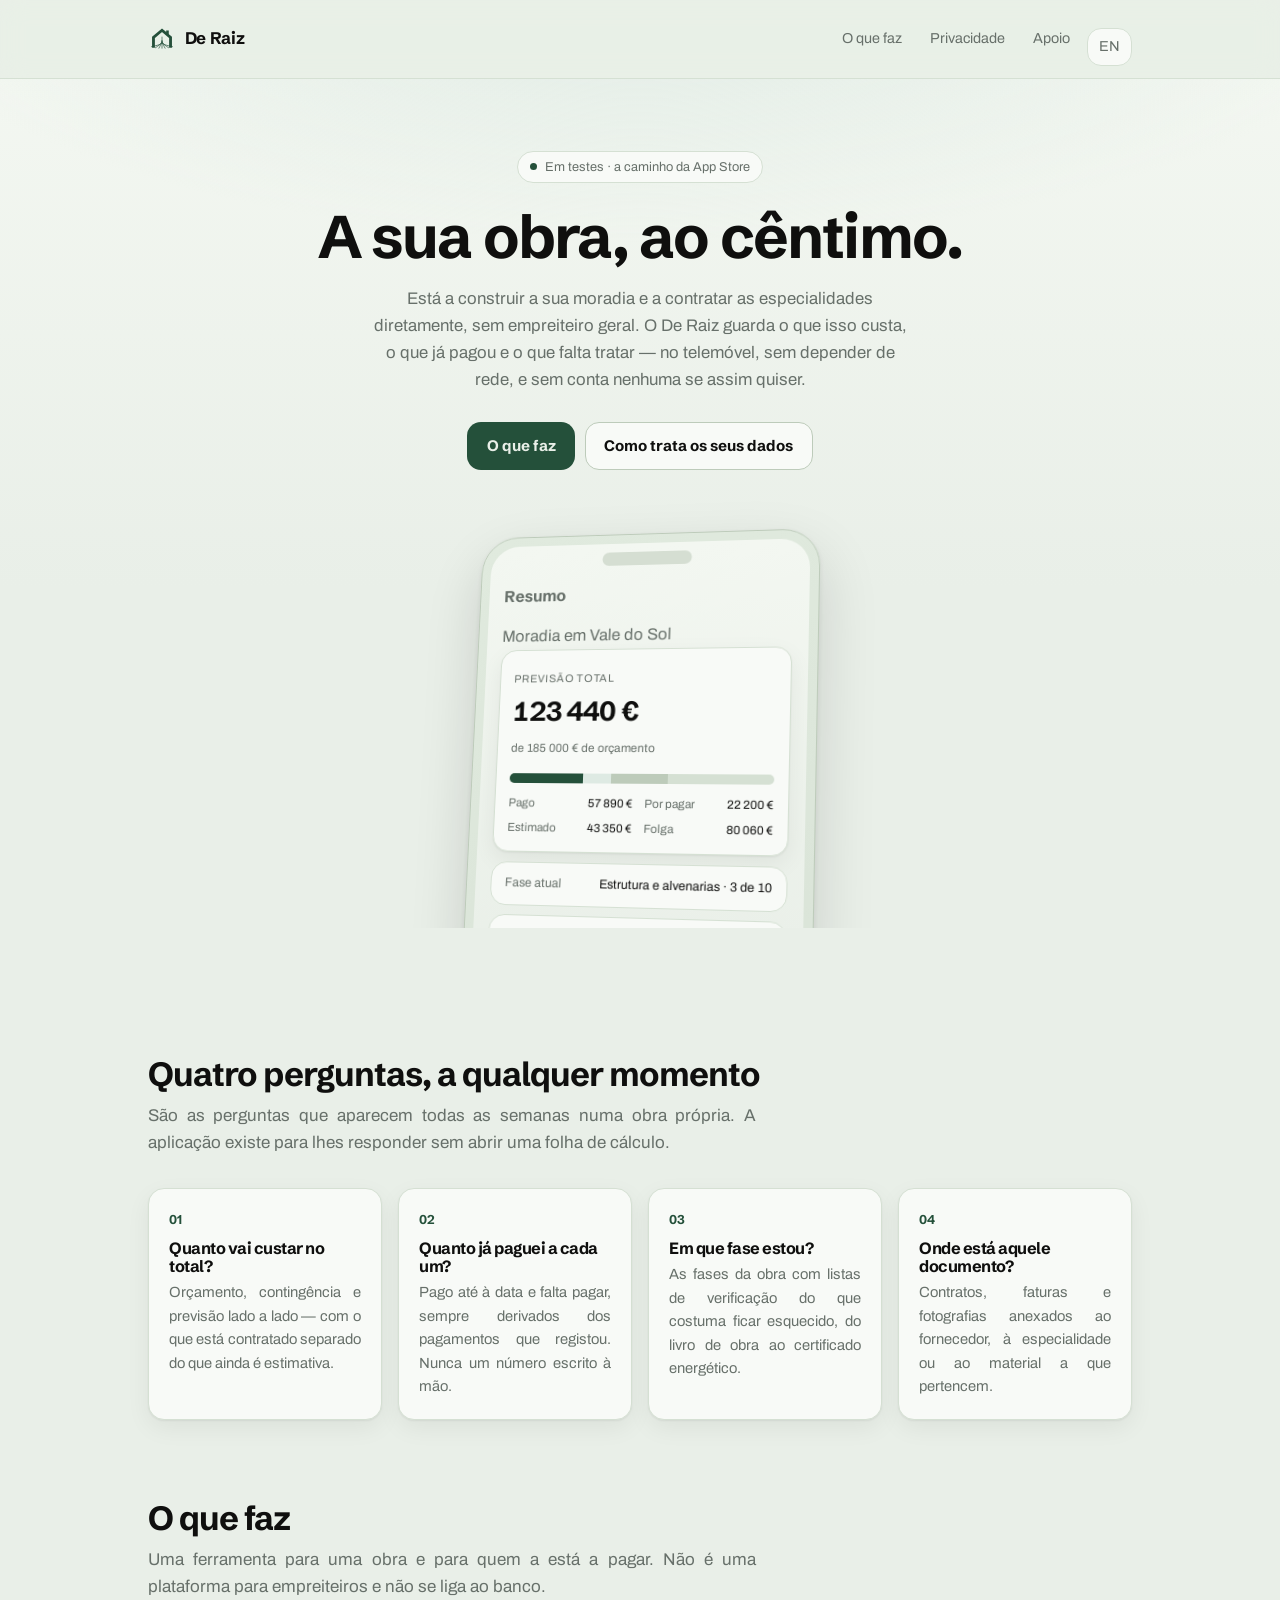
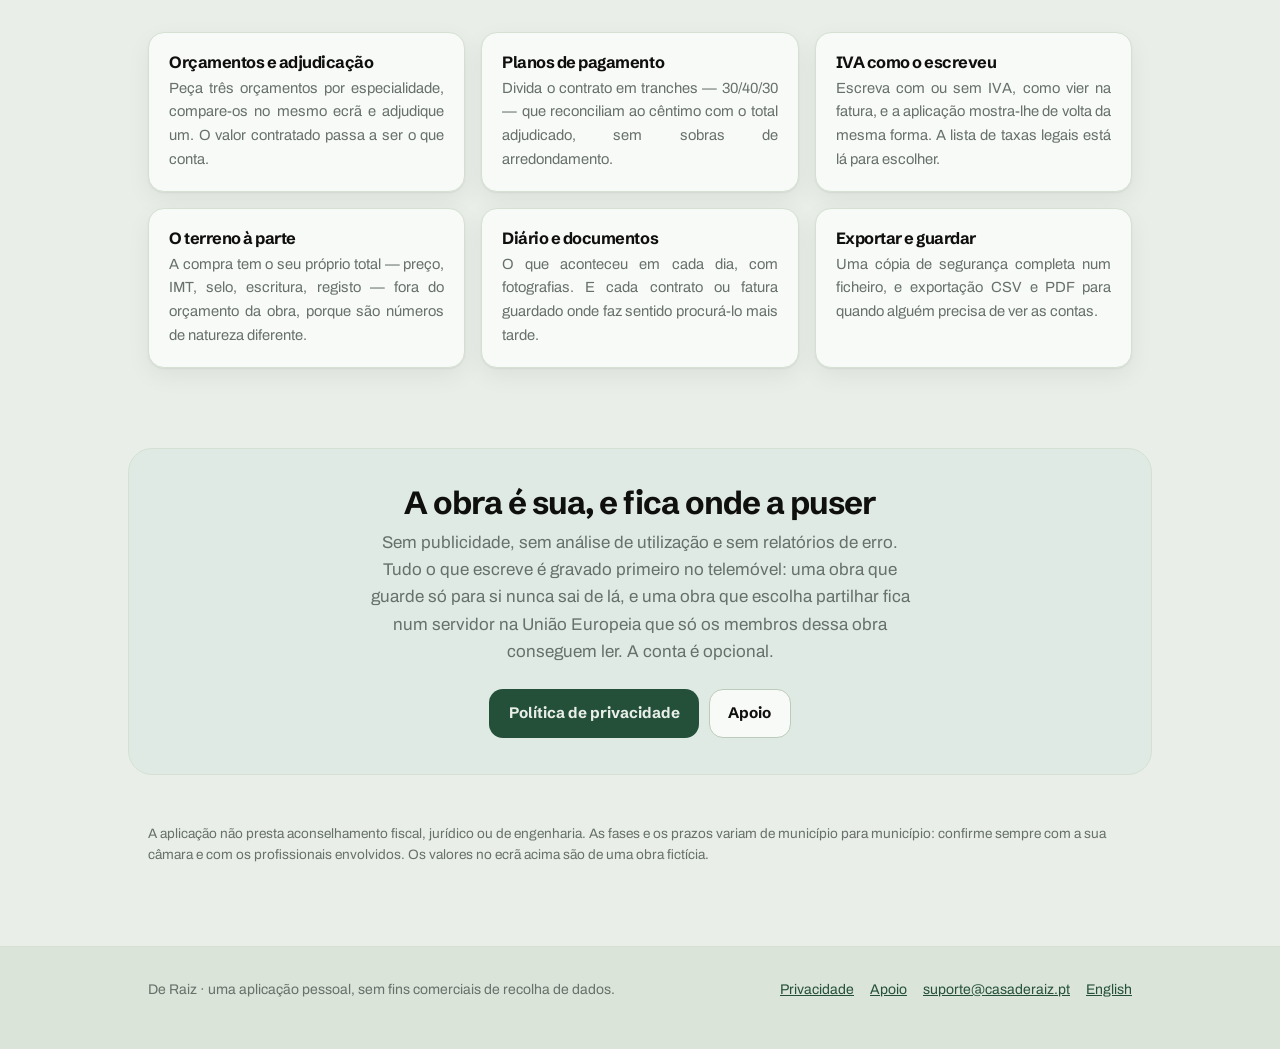
==== index.html @ 37eab16e "O logótipo como ícone, texto justificado e páginas à largura do cabeçalho O ícone do separador passa" ====
<!doctype html>
<html lang="pt-PT">
  <head>
    <meta charset="utf-8" />
    <meta name="viewport" content="width=device-width, initial-scale=1" />
    <title>De Raiz — controlo de obra</title>
    <meta
      name="description"
      content="Aplicação pessoal para quem constrói a sua própria casa em Portugal: orçamentos, pagamentos, fases e documentos. Offline-first, e sem recolher dados sobre si."
    />
    <link rel="icon" href="favicon.png" sizes="64x64" />
    <link rel="icon" href="favicon.svg" type="image/svg+xml" />
    <link rel="apple-touch-icon" href="apple-touch-icon.png" />
    <link rel="stylesheet" href="style.css" />
  </head>
  <body>
    <header class="site-header">
      <div class="inner">
        <a class="brand" href="./">
          <svg viewBox="0 0 128 128" fill="none" stroke="currentColor" aria-hidden="true">
            <path
              d="M25 104V57L64 24l39 33v47"
              stroke-width="13"
              stroke-linejoin="miter"
              stroke-linecap="butt"
            />
            <path d="M89 45V25" stroke-width="12" stroke-linecap="butt" />
            <g stroke-width="3" stroke-linecap="round">
              <path d="M64 55c0 21 0 36 0 51" />
              <path d="M64 72c-3 12-7 21-14 34" />
              <path d="M64 72c3 12 7 21 14 34" />
              <path d="M64 78c-7 10-17 18-30 26" />
              <path d="M64 78c7 10 17 18 30 26" />
              <path d="M64 84c-10 6-26 11-48 15" />
              <path d="M64 84c10 6 26 11 48 15" />
            </g>
          </svg>
          De Raiz
        </a>
        <nav class="site-nav">
          <a class="hide-sm" href="#o-que-faz">O que faz</a>
          <a href="privacidade/">Privacidade</a>
          <a href="apoio/">Apoio</a>
          <a class="lang" href="en/">EN</a>
        </nav>
      </div>
    </header>

    <main>
      <section class="hero">
        <div class="inner">
          <span class="eyebrow">Em testes · a caminho da App Store</span>
          <h1>A sua obra, ao cêntimo.</h1>
          <p>
            Está a construir a sua moradia e a contratar as especialidades diretamente, sem
            empreiteiro geral. O De Raiz guarda o que isso custa, o que já pagou e o que falta
            tratar — no telemóvel, sem depender de rede, e sem conta nenhuma se assim quiser.
          </p>
          <div class="cta-row">
            <a class="btn btn-primary" href="#o-que-faz">O que faz</a>
            <a class="btn btn-ghost" href="privacidade/">Como trata os seus dados</a>
          </div>
        </div>

        <div class="device-wrap">
          <div class="device">
            <div class="screen">
              <div class="notch"></div>
              <p class="screen-title">Resumo</p>
              <p class="screen-sub">Moradia em Vale do Sol</p>

              <div class="money-card">
                <span class="money-label">Previsão total</span>
                <div class="money-figure">123 440 €</div>
                <span class="money-of">de 185 000 € de orçamento</span>
                <div class="bar" aria-hidden="true">
                  <span style="width: 28.4%"></span>
                  <span style="width: 10.9%"></span>
                  <span style="width: 21.3%"></span>
                </div>
                <ul class="legend">
                  <li><span>Pago</span> <b>57 890 €</b></li>
                  <li><span>Por pagar</span> <b>22 200 €</b></li>
                  <li><span>Estimado</span> <b>43 350 €</b></li>
                  <li><span>Folga</span> <b>80 060 €</b></li>
                </ul>
              </div>

              <div class="screen-row">
                <span>Fase atual</span>
                <b>Estrutura e alvenarias · 3 de 10</b>
              </div>
              <div class="screen-row">
                <span>Terreno</span>
                <b>67 571 €</b>
              </div>
            </div>
          </div>
        </div>
      </section>

      <section class="section" id="quatro-perguntas" style="padding-top: 8rem">
        <h2>Quatro perguntas, a qualquer momento</h2>
        <p class="section-lead">
          São as perguntas que aparecem todas as semanas numa obra própria. A aplicação existe para
          lhes responder sem abrir uma folha de cálculo.
        </p>
        <div class="grid cols-4">
          <article class="card">
            <span class="q">01</span>
            <h3>Quanto vai custar no total?</h3>
            <p>
              Orçamento, contingência e previsão lado a lado — com o que está contratado separado do
              que ainda é estimativa.
            </p>
          </article>
          <article class="card">
            <span class="q">02</span>
            <h3>Quanto já paguei a cada um?</h3>
            <p>
              Pago até à data e falta pagar, sempre derivados dos pagamentos que registou. Nunca um
              número escrito à mão.
            </p>
          </article>
          <article class="card">
            <span class="q">03</span>
            <h3>Em que fase estou?</h3>
            <p>
              As fases da obra com listas de verificação do que costuma ficar esquecido, do livro de
              obra ao certificado energético.
            </p>
          </article>
          <article class="card">
            <span class="q">04</span>
            <h3>Onde está aquele documento?</h3>
            <p>
              Contratos, faturas e fotografias anexados ao fornecedor, à especialidade ou ao
              material a que pertencem.
            </p>
          </article>
        </div>
      </section>

      <section class="section" id="o-que-faz">
        <h2>O que faz</h2>
        <p class="section-lead">
          Uma ferramenta para uma obra e para quem a está a pagar. Não é uma plataforma para
          empreiteiros e não se liga ao banco.
        </p>
        <div class="grid">
          <article class="card">
            <h3>Orçamentos e adjudicação</h3>
            <p>
              Peça três orçamentos por especialidade, compare-os no mesmo ecrã e adjudique um. O
              valor contratado passa a ser o que conta.
            </p>
          </article>
          <article class="card">
            <h3>Planos de pagamento</h3>
            <p>
              Divida o contrato em tranches — 30/40/30 — que reconciliam ao cêntimo com o total
              adjudicado, sem sobras de arredondamento.
            </p>
          </article>
          <article class="card">
            <h3>IVA como o escreveu</h3>
            <p>
              Escreva com ou sem IVA, como vier na fatura, e a aplicação mostra-lhe de volta da
              mesma forma. A lista de taxas legais está lá para escolher.
            </p>
          </article>
          <article class="card">
            <h3>O terreno à parte</h3>
            <p>
              A compra tem o seu próprio total — preço, IMT, selo, escritura, registo — fora do
              orçamento da obra, porque são números de natureza diferente.
            </p>
          </article>
          <article class="card">
            <h3>Diário e documentos</h3>
            <p>
              O que aconteceu em cada dia, com fotografias. E cada contrato ou fatura guardado onde
              faz sentido procurá-lo mais tarde.
            </p>
          </article>
          <article class="card">
            <h3>Exportar e guardar</h3>
            <p>
              Uma cópia de segurança completa num ficheiro, e exportação CSV e PDF para quando
              alguém precisa de ver as contas.
            </p>
          </article>
        </div>
      </section>

      <section class="banner">
        <h2>A obra é sua, e fica onde a puser</h2>
        <p>
          Sem publicidade, sem análise de utilização e sem relatórios de erro. Tudo o que escreve é
          gravado primeiro no telemóvel: uma obra que guarde só para si nunca sai de lá, e uma obra
          que escolha partilhar fica num servidor na União Europeia que só os membros dessa obra
          conseguem ler. A conta é opcional.
        </p>
        <div class="cta-row">
          <a class="btn btn-primary" href="privacidade/">Política de privacidade</a>
          <a class="btn btn-ghost" href="apoio/">Apoio</a>
        </div>
      </section>

      <section class="section tight">
        <p class="meta">
          A aplicação não presta aconselhamento fiscal, jurídico ou de engenharia. As fases e os
          prazos variam de município para município: confirme sempre com a sua câmara e com os
          profissionais envolvidos. Os valores no ecrã acima são de uma obra fictícia.
        </p>
      </section>
    </main>

    <footer class="site-footer">
      <div class="inner">
        <span>De Raiz · uma aplicação pessoal, sem fins comerciais de recolha de dados.</span>
        <nav>
          <a href="privacidade/">Privacidade</a>
          <a href="apoio/">Apoio</a>
          <a href="mailto:suporte@casaderaiz.pt">suporte@casaderaiz.pt</a>
          <a href="en/">English</a>
        </nav>
      </div>
    </footer>
  </body>
</html>
---- style.css ----
/*
 * The app's own tokens, as CSS. Values copied from src/theme/tokens.ts — sálvia in light,
 * the mark's green dimmed in dark — so the site reads as part of the same thing the reviewer
 * is about to install rather than as a stray text file.
 *
 * The two faces are the app's, self-hosted. Loading them from Google would make a browser
 * request to a third party on a site whose entire claim is that nothing is sent anywhere.
 */

@font-face {
  font-family: 'Schibsted Grotesk';
  src: url('fonts/SchibstedGrotesk_700Bold.ttf') format('truetype');
  font-weight: 700;
  font-style: normal;
  font-display: swap;
}

@font-face {
  font-family: 'Archivo';
  src: url('fonts/Archivo_400Regular.ttf') format('truetype');
  font-weight: 400;
  font-style: normal;
  font-display: swap;
}

:root {
  --bg: #e9efe8;
  --bg-a: #f3f7f1;
  --bg-b: #dae4d8;
  --surface: #f8faf7;
  --surface-muted: #e0eade;
  --border: #d5e0d3;
  --border-strong: #bdcbba;
  --text: #0f0f0e;
  --text-muted: #67706a;
  --accent: #24503a;
  --accent-soft: #deeae3;
  --on-accent: #e9efe8;
  --shadow: 0 1px 2px rgba(15, 15, 14, 0.06), 0 8px 24px rgba(15, 15, 14, 0.06);
  --shadow-lift: 0 2px 6px rgba(15, 15, 14, 0.08), 0 24px 60px rgba(15, 15, 14, 0.14);
  --radius-control: 14px;
  --radius-card: 16px;
  --title: 'Schibsted Grotesk', -apple-system, BlinkMacSystemFont, 'Segoe UI', sans-serif;
  --body: 'Archivo', -apple-system, BlinkMacSystemFont, 'Segoe UI', Roboto, Helvetica, sans-serif;
  color-scheme: light;
}

@media (prefers-color-scheme: dark) {
  :root {
    --bg: #1a3123;
    --bg-a: #23402f;
    --bg-b: #122117;
    --surface: #22392b;
    --surface-muted: #2a4535;
    --border: #314c3b;
    --border-strong: #41604c;
    --text: #edf3ee;
    --text-muted: #9cb0a3;
    --accent: #8fd3ac;
    --accent-soft: #2a4535;
    --on-accent: #122117;
    --shadow: 0 1px 2px rgba(0, 0, 0, 0.3), 0 8px 24px rgba(0, 0, 0, 0.3);
    --shadow-lift: 0 2px 6px rgba(0, 0, 0, 0.35), 0 24px 60px rgba(0, 0, 0, 0.45);
    color-scheme: dark;
  }
}

* {
  box-sizing: border-box;
}

html {
  scroll-behavior: smooth;
}

body {
  margin: 0;
  background: var(--bg);
  color: var(--text);
  font-family: var(--body);
  font-size: 17px;
  line-height: 1.6;
  -webkit-text-size-adjust: 100%;
}

a {
  color: var(--accent);
}

h1,
h2,
h3 {
  font-family: var(--title);
  font-weight: 700;
  letter-spacing: -0.03em;
  line-height: 1.12;
}

/* ---------- site chrome ---------- */

.site-header {
  position: sticky;
  top: 0;
  z-index: 10;
  background: color-mix(in srgb, var(--bg) 88%, transparent);
  backdrop-filter: saturate(140%) blur(12px);
  border-bottom: 1px solid var(--border);
}

.site-header .inner {
  display: flex;
  align-items: center;
  gap: 1rem;
  max-width: 64rem;
  margin: 0 auto;
  padding: 0.75rem 1.25rem;
}

.brand {
  display: inline-flex;
  align-items: center;
  gap: 0.55rem;
  color: var(--text);
  font-family: var(--title);
  font-size: 1.05rem;
  letter-spacing: -0.02em;
  text-decoration: none;
}

.brand svg {
  display: block;
  width: 28px;
  height: 28px;
  color: var(--accent);
}

.site-nav {
  display: flex;
  align-items: center;
  gap: 0.35rem;
  margin-left: auto;
}

.site-nav a {
  padding: 0.4rem 0.7rem;
  border-radius: var(--radius-control);
  color: var(--text-muted);
  font-size: 0.9rem;
  text-decoration: none;
}

.site-nav a:hover {
  background: var(--surface-muted);
  color: var(--text);
}

.site-nav .lang {
  border: 1px solid var(--border);
  background: var(--surface);
}

@media (max-width: 34rem) {
  .site-nav .hide-sm {
    display: none;
  }
}

.site-footer {
  border-top: 1px solid var(--border);
  margin-top: 5rem;
  background: var(--bg-b);
}

.site-footer .inner {
  display: flex;
  flex-wrap: wrap;
  gap: 1rem 2rem;
  align-items: center;
  max-width: 64rem;
  margin: 0 auto;
  padding: 2rem 1.25rem 3rem;
  color: var(--text-muted);
  font-size: 0.875rem;
}

.site-footer nav {
  display: flex;
  flex-wrap: wrap;
  gap: 1rem;
  margin-left: auto;
}

/* ---------- buttons ---------- */

.btn {
  display: inline-flex;
  align-items: center;
  gap: 0.5rem;
  padding: 0.7rem 1.15rem;
  border: 1px solid transparent;
  border-radius: var(--radius-control);
  font-family: var(--title);
  font-size: 0.95rem;
  text-decoration: none;
  white-space: nowrap;
}

.btn-primary {
  background: var(--accent);
  color: var(--on-accent);
}

.btn-ghost {
  border-color: var(--border-strong);
  background: var(--surface);
  color: var(--text);
}

/* ---------- hero ---------- */

.hero {
  position: relative;
  overflow: hidden;
  padding: 4.5rem 1.25rem 0;
  background:
    radial-gradient(70rem 26rem at 50% -8rem, var(--accent-soft) 0%, transparent 70%),
    linear-gradient(180deg, var(--bg-a) 0%, var(--bg) 60%);
  text-align: center;
}

.hero .inner {
  max-width: 44rem;
  margin: 0 auto;
}

.eyebrow {
  display: inline-flex;
  align-items: center;
  gap: 0.45rem;
  padding: 0.3rem 0.8rem;
  border: 1px solid var(--border);
  border-radius: 999px;
  background: var(--surface);
  color: var(--text-muted);
  font-size: 0.8rem;
}

.eyebrow::before {
  content: '';
  width: 7px;
  height: 7px;
  border-radius: 50%;
  background: var(--accent);
}

.hero h1 {
  margin: 1.25rem 0 0;
  font-size: clamp(2.4rem, 7vw, 3.75rem);
}

.hero p {
  margin: 1rem auto 0;
  max-width: 34rem;
  color: var(--text-muted);
  font-size: 1.05rem;
}

.cta-row {
  display: flex;
  flex-wrap: wrap;
  justify-content: center;
  gap: 0.6rem;
  margin-top: 1.75rem;
}

/* ---------- the device ---------- */

.device-wrap {
  max-width: 22rem;
  margin: 3.5rem auto -6rem;
  padding-bottom: 2rem;
  perspective: 1400px;
}

.device {
  transform: rotateX(8deg) rotateY(-12deg) rotate(2deg);
  border-radius: 38px;
  border: 1px solid var(--border-strong);
  padding: 9px;
  background: linear-gradient(160deg, var(--surface-muted), var(--bg-b));
  box-shadow: var(--shadow-lift);
}

.device .screen {
  position: relative;
  border-radius: 30px;
  padding: 1.5rem 1rem 1.25rem;
  background: linear-gradient(180deg, var(--bg-a), var(--bg));
  text-align: left;
  overflow: hidden;
}

.device .notch {
  position: absolute;
  top: 0.55rem;
  left: 50%;
  transform: translateX(-50%);
  width: 28%;
  height: 14px;
  border-radius: 999px;
  background: var(--border-strong);
  opacity: 0.55;
}

.screen-title {
  margin: 0.6rem 0 0;
  font-family: var(--title);
  font-size: 1.15rem;
}

.screen-sub {
  margin: 0.1rem 0 1rem;
  color: var(--text-muted);
  font-size: 0.75rem;
}

.money-card {
  border: 1px solid var(--border);
  border-radius: var(--radius-card);
  background: var(--surface);
  padding: 0.9rem;
  box-shadow: var(--shadow);
}

.money-label {
  color: var(--text-muted);
  font-size: 0.7rem;
  text-transform: uppercase;
  letter-spacing: 0.06em;
}

.money-figure {
  font-family: var(--title);
  font-size: 1.75rem;
  font-variant-numeric: tabular-nums;
  letter-spacing: -0.03em;
}

.money-of {
  color: var(--text-muted);
  font-size: 0.75rem;
}

.bar {
  display: flex;
  height: 10px;
  margin: 0.85rem 0 0.7rem;
  border-radius: 999px;
  overflow: hidden;
  background: var(--border);
}

.bar span:nth-child(1) {
  background: var(--accent);
}
.bar span:nth-child(2) {
  background: var(--accent-soft);
}
.bar span:nth-child(3) {
  background: var(--border-strong);
}

.legend {
  display: grid;
  grid-template-columns: 1fr 1fr;
  gap: 0.35rem 0.75rem;
  margin: 0;
  padding: 0;
  list-style: none;
  font-size: 0.74rem;
}

.legend li {
  display: flex;
  justify-content: space-between;
  gap: 0.5rem;
  color: var(--text-muted);
  margin: 0;
}

.legend b {
  color: var(--text);
  font-weight: 400;
  font-variant-numeric: tabular-nums;
}

.screen-row {
  display: flex;
  justify-content: space-between;
  gap: 0.5rem;
  margin-top: 0.6rem;
  padding: 0.7rem 0.9rem;
  border: 1px solid var(--border);
  border-radius: var(--radius-card);
  background: var(--surface);
  font-size: 0.78rem;
}

.screen-row span {
  color: var(--text-muted);
}

.screen-row b {
  font-weight: 400;
  font-variant-numeric: tabular-nums;
}

/* ---------- sections ---------- */

.section {
  max-width: 64rem;
  margin: 0 auto;
  padding: 5rem 1.25rem 0;
  /* the header is sticky, so an anchor jump must clear it */
  scroll-margin-top: 4.5rem;
}

.section.tight {
  padding-top: 3rem;
}

.section > h2 {
  margin: 0 0 0.5rem;
  font-size: clamp(1.6rem, 4vw, 2.1rem);
}

.section > .section-lead {
  margin: 0 0 2rem;
  max-width: 38rem;
  color: var(--text-muted);
}

.grid {
  display: grid;
  gap: 1rem;
  grid-template-columns: repeat(auto-fit, minmax(15rem, 1fr));
}

/* Four cards that should sit in one row on a wide screen, two on a tablet, one on a phone.
   The default minimum leaves 3 + 1 orphaned at container width. */
.grid.cols-4 {
  grid-template-columns: repeat(auto-fit, minmax(12rem, 1fr));
}

.card {
  padding: 1.25rem;
  border: 1px solid var(--border);
  border-radius: var(--radius-card);
  background: var(--surface);
  box-shadow: var(--shadow);
}

.card h3 {
  margin: 0 0 0.35rem;
  font-size: 1.02rem;
}

.card p {
  margin: 0;
  color: var(--text-muted);
  font-size: 0.92rem;
}

.card .q {
  display: block;
  margin-bottom: 0.6rem;
  color: var(--accent);
  font-family: var(--title);
  font-size: 0.8rem;
}

.banner {
  max-width: 64rem;
  margin: 5rem auto 0;
  padding: 2.25rem 1.5rem;
  border: 1px solid var(--border);
  border-radius: 24px;
  background: var(--accent-soft);
  text-align: center;
}

.banner h2 {
  margin: 0 0 0.5rem;
  font-size: clamp(1.5rem, 4vw, 2rem);
}

.banner p {
  margin: 0 auto;
  max-width: 34rem;
  color: var(--text-muted);
}

.banner .cta-row {
  margin-top: 1.5rem;
}

@media (max-width: 40rem) {
  .banner {
    margin-left: 1.25rem;
    margin-right: 1.25rem;
    border-radius: 20px;
  }

  .device {
    transform: none;
  }

  .device-wrap {
    margin-bottom: -4rem;
  }
}

/* ---------- documents: the policy and support pages ---------- */

.doc {
  /* the header's and the footer's width, so the text starts where the logo does */
  max-width: 64rem;
  margin: 0 auto;
  padding: 2.5rem 1.25rem 1rem;
}

/* Running text is justified. Hyphenation is what keeps that from opening gaps on a phone's width;
   it follows each page's lang attribute, which is why every page declares one. The hero, the
   banner, the phone mock-up and the footer keep their own alignment. */
.doc p,
.doc li,
.card p,
.section-lead {
  text-align: justify;
  -webkit-hyphens: auto;
  hyphens: auto;
}

.doc header {
  margin-bottom: 2.5rem;
}

.doc h1 {
  margin: 0 0 0.25rem;
  font-size: clamp(2rem, 6vw, 2.5rem);
}

.doc h2 {
  margin: 2.5rem 0 0.5rem;
  font-size: 1.2rem;
}

.doc h3 {
  margin: 1.75rem 0 0.25rem;
  font-size: 1rem;
  letter-spacing: -0.01em;
}

.doc ul {
  padding-left: 1.25rem;
}

.doc li {
  margin-bottom: 0.4rem;
}

.lead,
.meta {
  color: var(--text-muted);
}

.meta {
  margin: 0;
  font-size: 0.85rem;
}

.callout {
  margin: 1.5rem 0;
  padding: 1rem 1.25rem;
  border-radius: var(--radius-card);
  background: var(--accent-soft);
}

.callout p:first-child {
  margin-top: 0;
}

.callout p:last-child {
  margin-bottom: 0;
}

.lang {
  display: inline-block;
  margin-top: 1rem;
  padding: 0.35rem 0.9rem;
  border: 1px solid var(--border);
  border-radius: 999px;
  background: var(--surface);
  font-size: 0.85rem;
  text-decoration: none;
}

/* ---------- the invite page ---------- */

.invite-code {
  margin: 0.25rem 0 1rem;
  font-family: var(--title);
  font-size: clamp(2rem, 9vw, 2.6rem);
  font-variant-numeric: tabular-nums;
  letter-spacing: 0.14em;
  color: var(--text);
}

.callout .eyebrow {
  margin: 0;
}
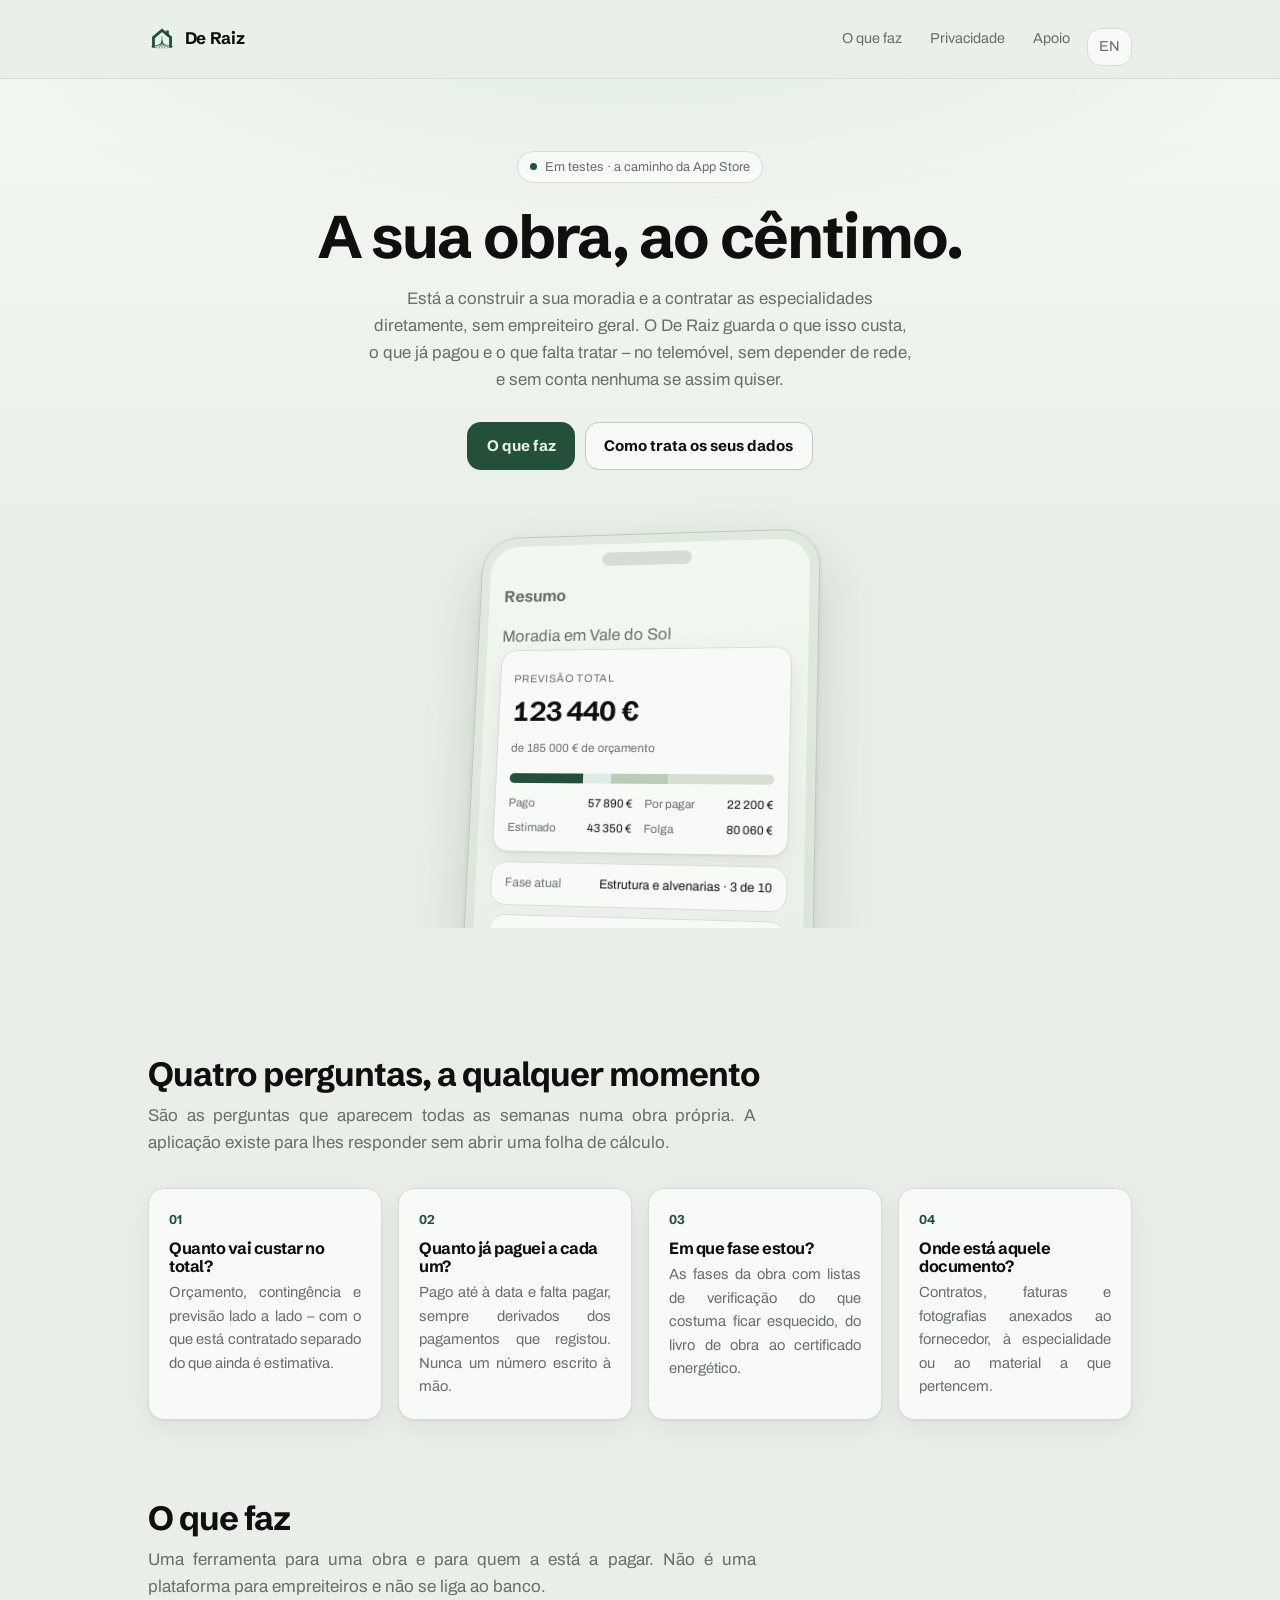
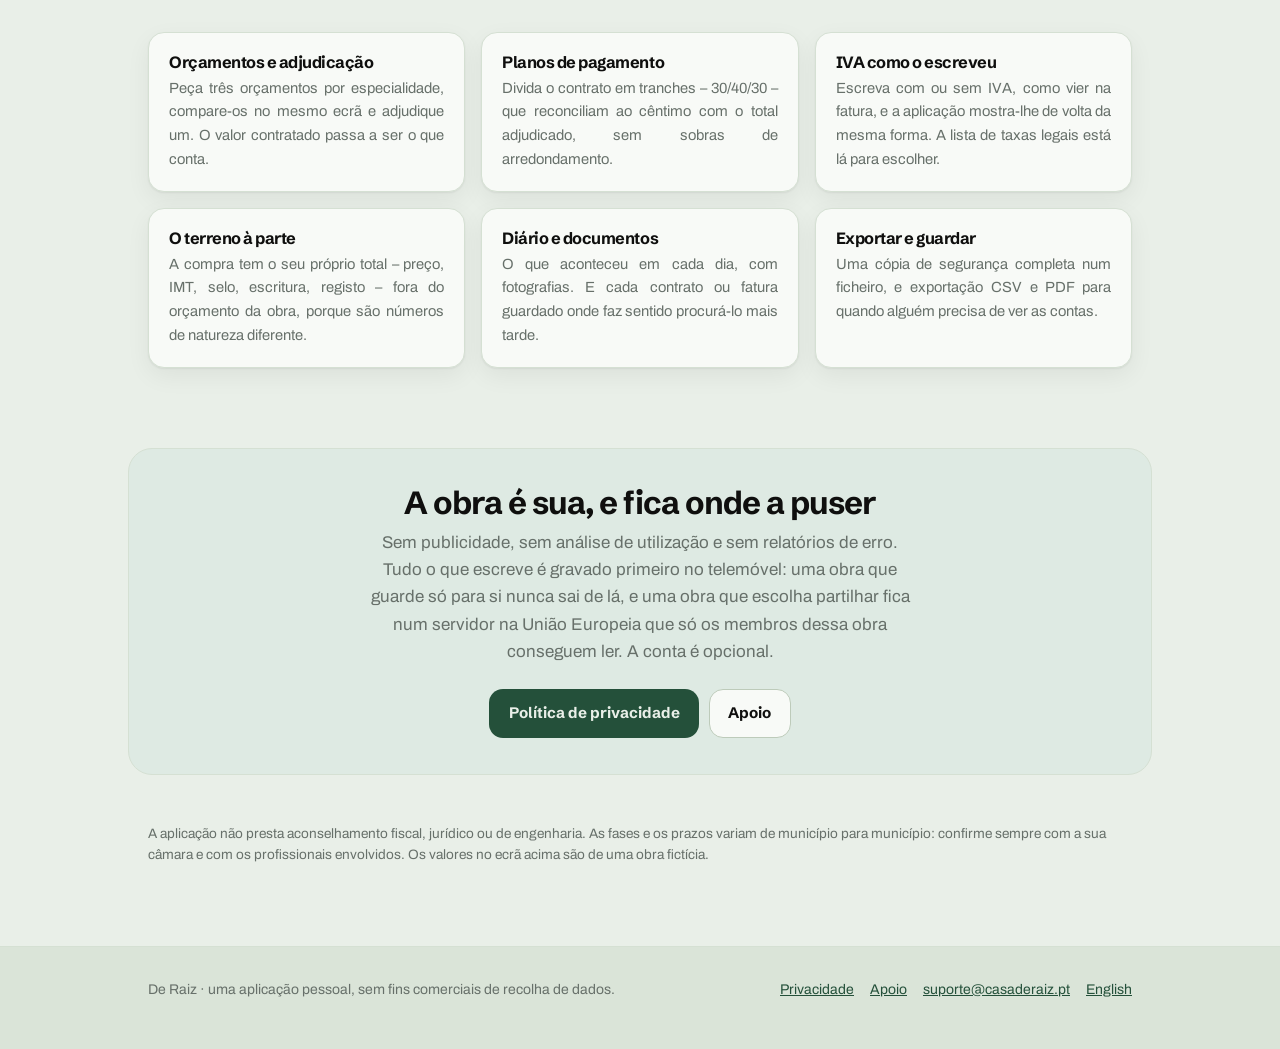
==== commit 78f6102e: "Sem travessões: meias-riscas, vírgulas e parênteses Co-Authored-By: Claude Opus 5.5 <noreply@anthrop" ====
--- a/index.html
+++ b/index.html
@@ -3,7 +3,7 @@
   <head>
     <meta charset="utf-8" />
     <meta name="viewport" content="width=device-width, initial-scale=1" />
-    <title>De Raiz — controlo de obra</title>
+    <title>De Raiz – controlo de obra</title>
     <meta
       name="description"
       content="Aplicação pessoal para quem constrói a sua própria casa em Portugal: orçamentos, pagamentos, fases e documentos. Offline-first, e sem recolher dados sobre si."
@@ -54,7 +54,7 @@
           <p>
             Está a construir a sua moradia e a contratar as especialidades diretamente, sem
             empreiteiro geral. O De Raiz guarda o que isso custa, o que já pagou e o que falta
-            tratar — no telemóvel, sem depender de rede, e sem conta nenhuma se assim quiser.
+            tratar – no telemóvel, sem depender de rede, e sem conta nenhuma se assim quiser.
           </p>
           <div class="cta-row">
             <a class="btn btn-primary" href="#o-que-faz">O que faz</a>
@@ -110,7 +110,7 @@
             <span class="q">01</span>
             <h3>Quanto vai custar no total?</h3>
             <p>
-              Orçamento, contingência e previsão lado a lado — com o que está contratado separado do
+              Orçamento, contingência e previsão lado a lado – com o que está contratado separado do
               que ainda é estimativa.
             </p>
           </article>
@@ -158,7 +158,7 @@
           <article class="card">
             <h3>Planos de pagamento</h3>
             <p>
-              Divida o contrato em tranches — 30/40/30 — que reconciliam ao cêntimo com o total
+              Divida o contrato em tranches – 30/40/30 – que reconciliam ao cêntimo com o total
               adjudicado, sem sobras de arredondamento.
             </p>
           </article>
@@ -172,7 +172,7 @@
           <article class="card">
             <h3>O terreno à parte</h3>
             <p>
-              A compra tem o seu próprio total — preço, IMT, selo, escritura, registo — fora do
+              A compra tem o seu próprio total – preço, IMT, selo, escritura, registo – fora do
               orçamento da obra, porque são números de natureza diferente.
             </p>
           </article>
--- a/style.css
+++ b/style.css
@@ -1,6 +1,6 @@
 /*
- * The app's own tokens, as CSS. Values copied from src/theme/tokens.ts — sálvia in light,
- * the mark's green dimmed in dark — so the site reads as part of the same thing the reviewer
+ * The app's own tokens, as CSS. Values copied from src/theme/tokens.ts – sálvia in light,
+ * the mark's green dimmed in dark – so the site reads as part of the same thing the reviewer
  * is about to install rather than as a stray text file.
  *
  * The two faces are the app's, self-hosted. Loading them from Google would make a browser
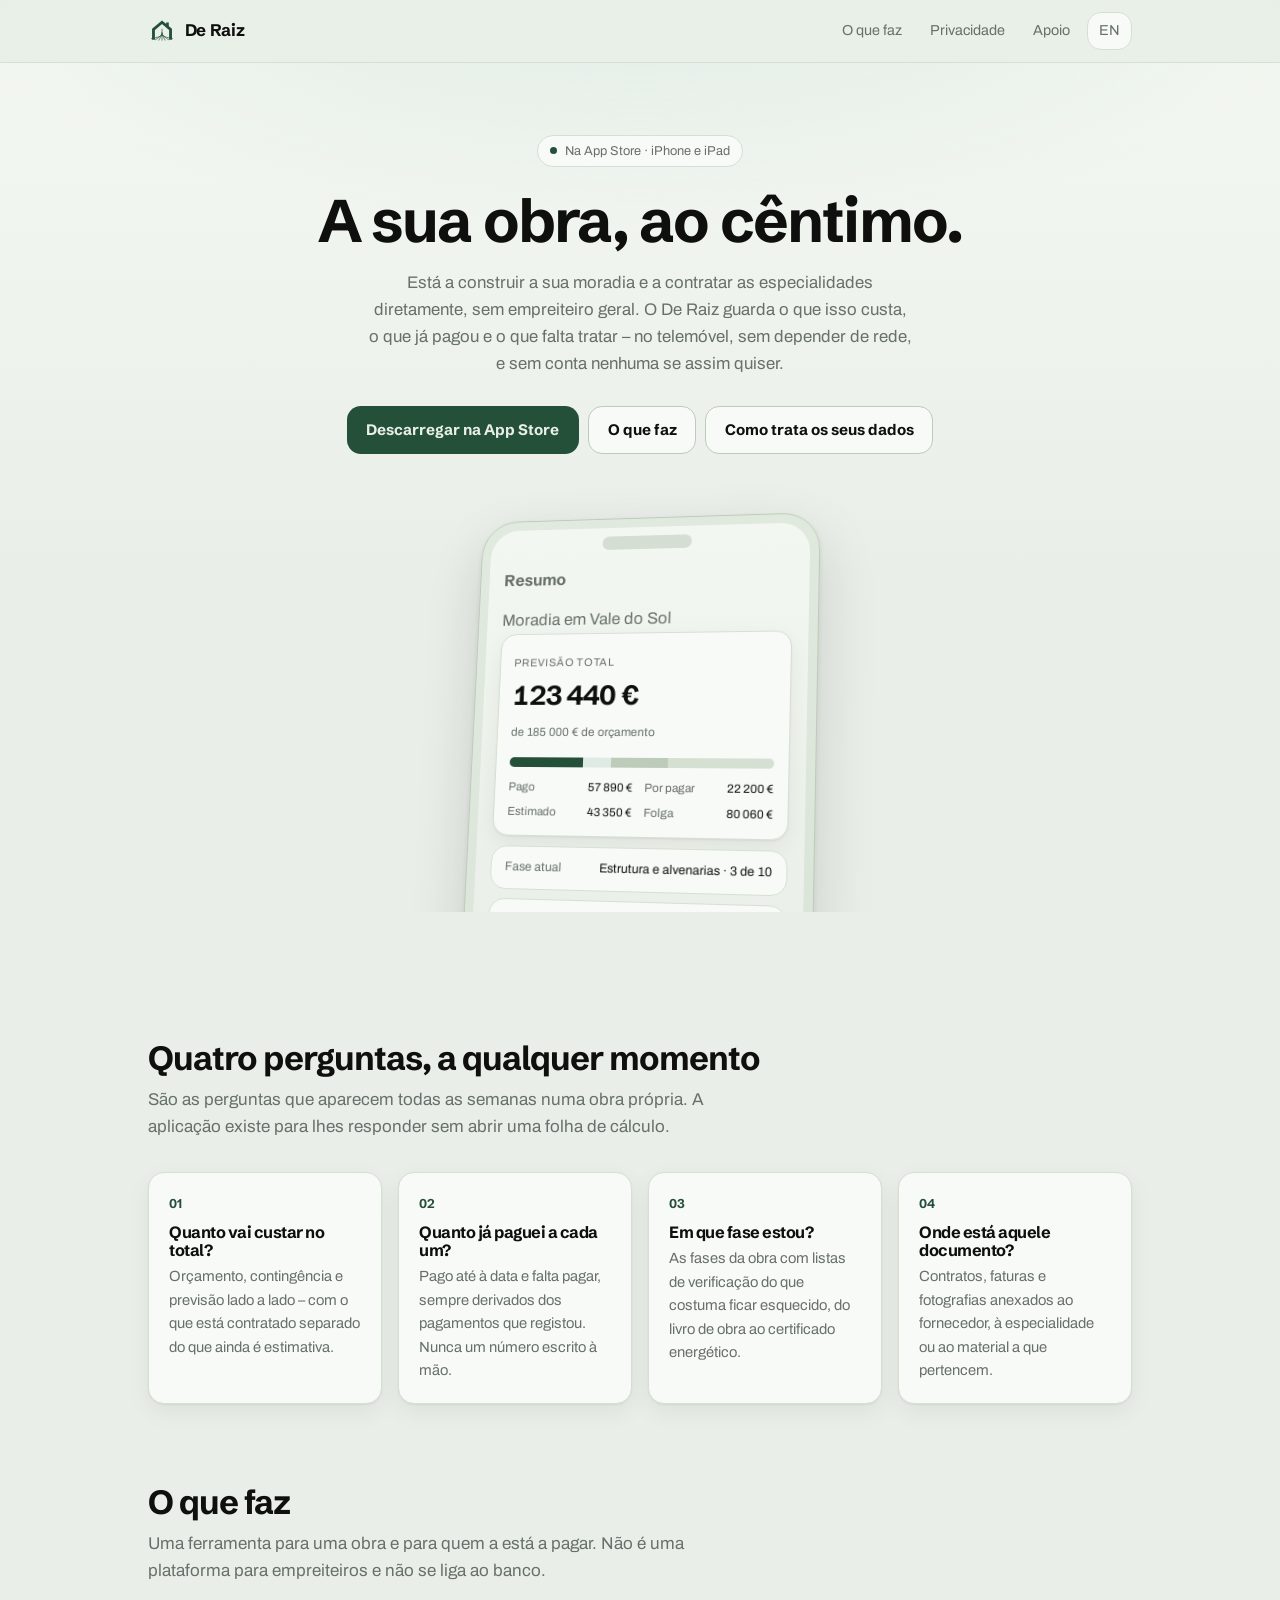
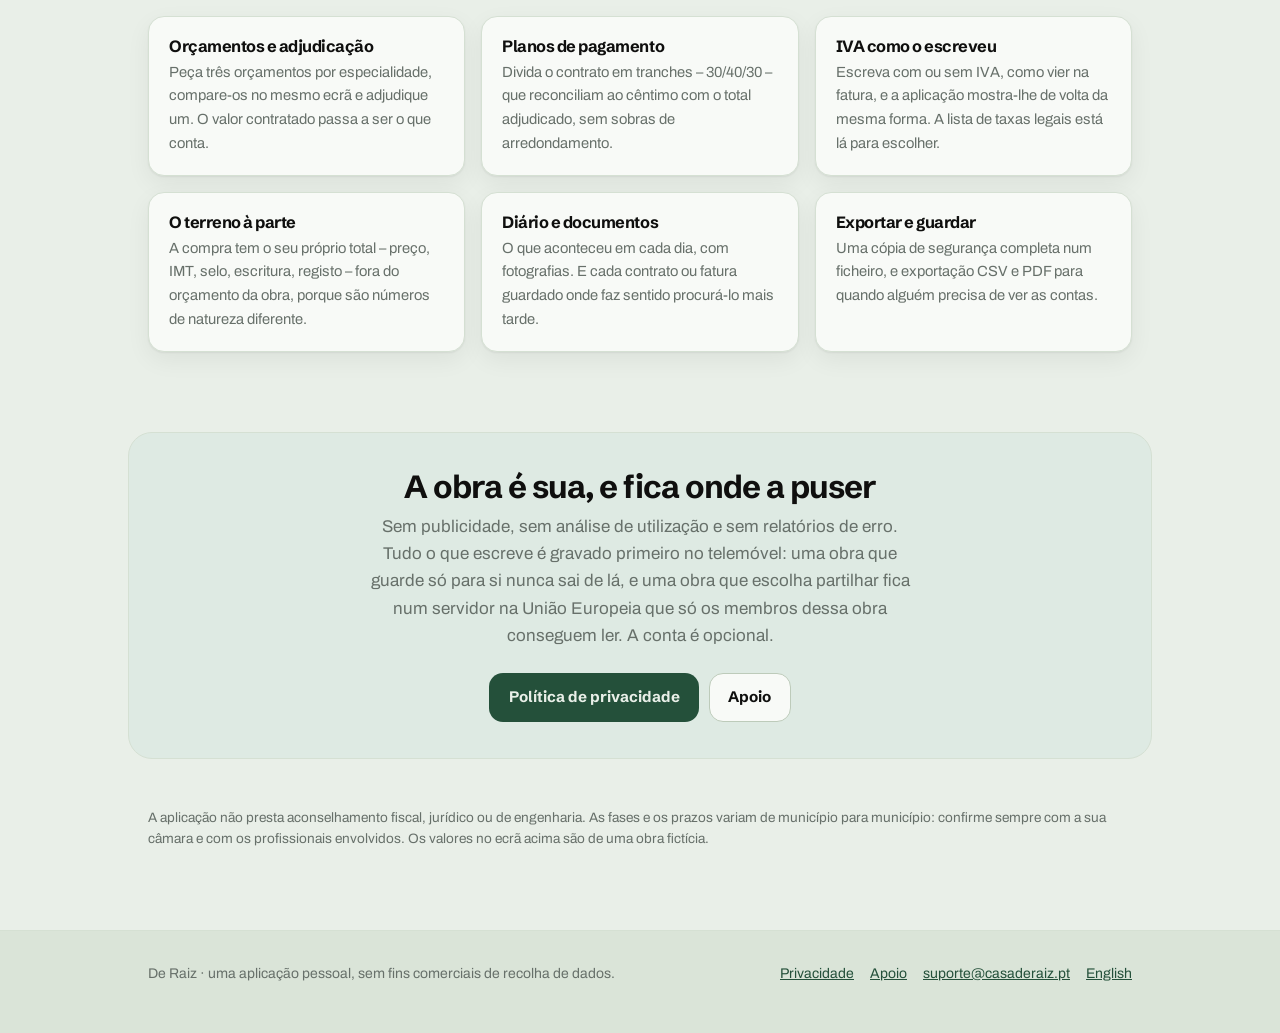
==== commit e2906d34: "De Raiz is on the App Store: the store link on the landing, invite and support pages" ====
--- a/index.html
+++ b/index.html
@@ -49,7 +49,7 @@
     <main>
       <section class="hero">
         <div class="inner">
-          <span class="eyebrow">Em testes · a caminho da App Store</span>
+          <span class="eyebrow">Na App Store · iPhone e iPad</span>
           <h1>A sua obra, ao cêntimo.</h1>
           <p>
             Está a construir a sua moradia e a contratar as especialidades diretamente, sem
@@ -57,7 +57,10 @@
             tratar – no telemóvel, sem depender de rede, e sem conta nenhuma se assim quiser.
           </p>
           <div class="cta-row">
-            <a class="btn btn-primary" href="#o-que-faz">O que faz</a>
+            <a class="btn btn-primary" href="https://apps.apple.com/app/id6813048921"
+              >Descarregar na App Store</a
+            >
+            <a class="btn btn-ghost" href="#o-que-faz">O que faz</a>
             <a class="btn btn-ghost" href="privacidade/">Como trata os seus dados</a>
           </div>
         </div>
--- a/style.css
+++ b/style.css
@@ -529,16 +529,14 @@
   padding: 2.5rem 1.25rem 1rem;
 }
 
-/* Running text is justified. Hyphenation is what keeps that from opening gaps on a phone's width;
-   it follows each page's lang attribute, which is why every page declares one. The hero, the
-   banner, the phone mock-up and the footer keep their own alignment. */
+/* Running text is left-aligned and unhyphenated (it was justified and hyphenated for one release,
+   and read worse). The hero, the banner, the phone mock-up and the footer keep their own
+   alignment. */
 .doc p,
 .doc li,
 .card p,
 .section-lead {
-  text-align: justify;
-  -webkit-hyphens: auto;
-  hyphens: auto;
+  text-align: left;
 }
 
 .doc header {
@@ -596,7 +594,6 @@
 
 .lang {
   display: inline-block;
-  margin-top: 1rem;
   padding: 0.35rem 0.9rem;
   border: 1px solid var(--border);
   border-radius: 999px;
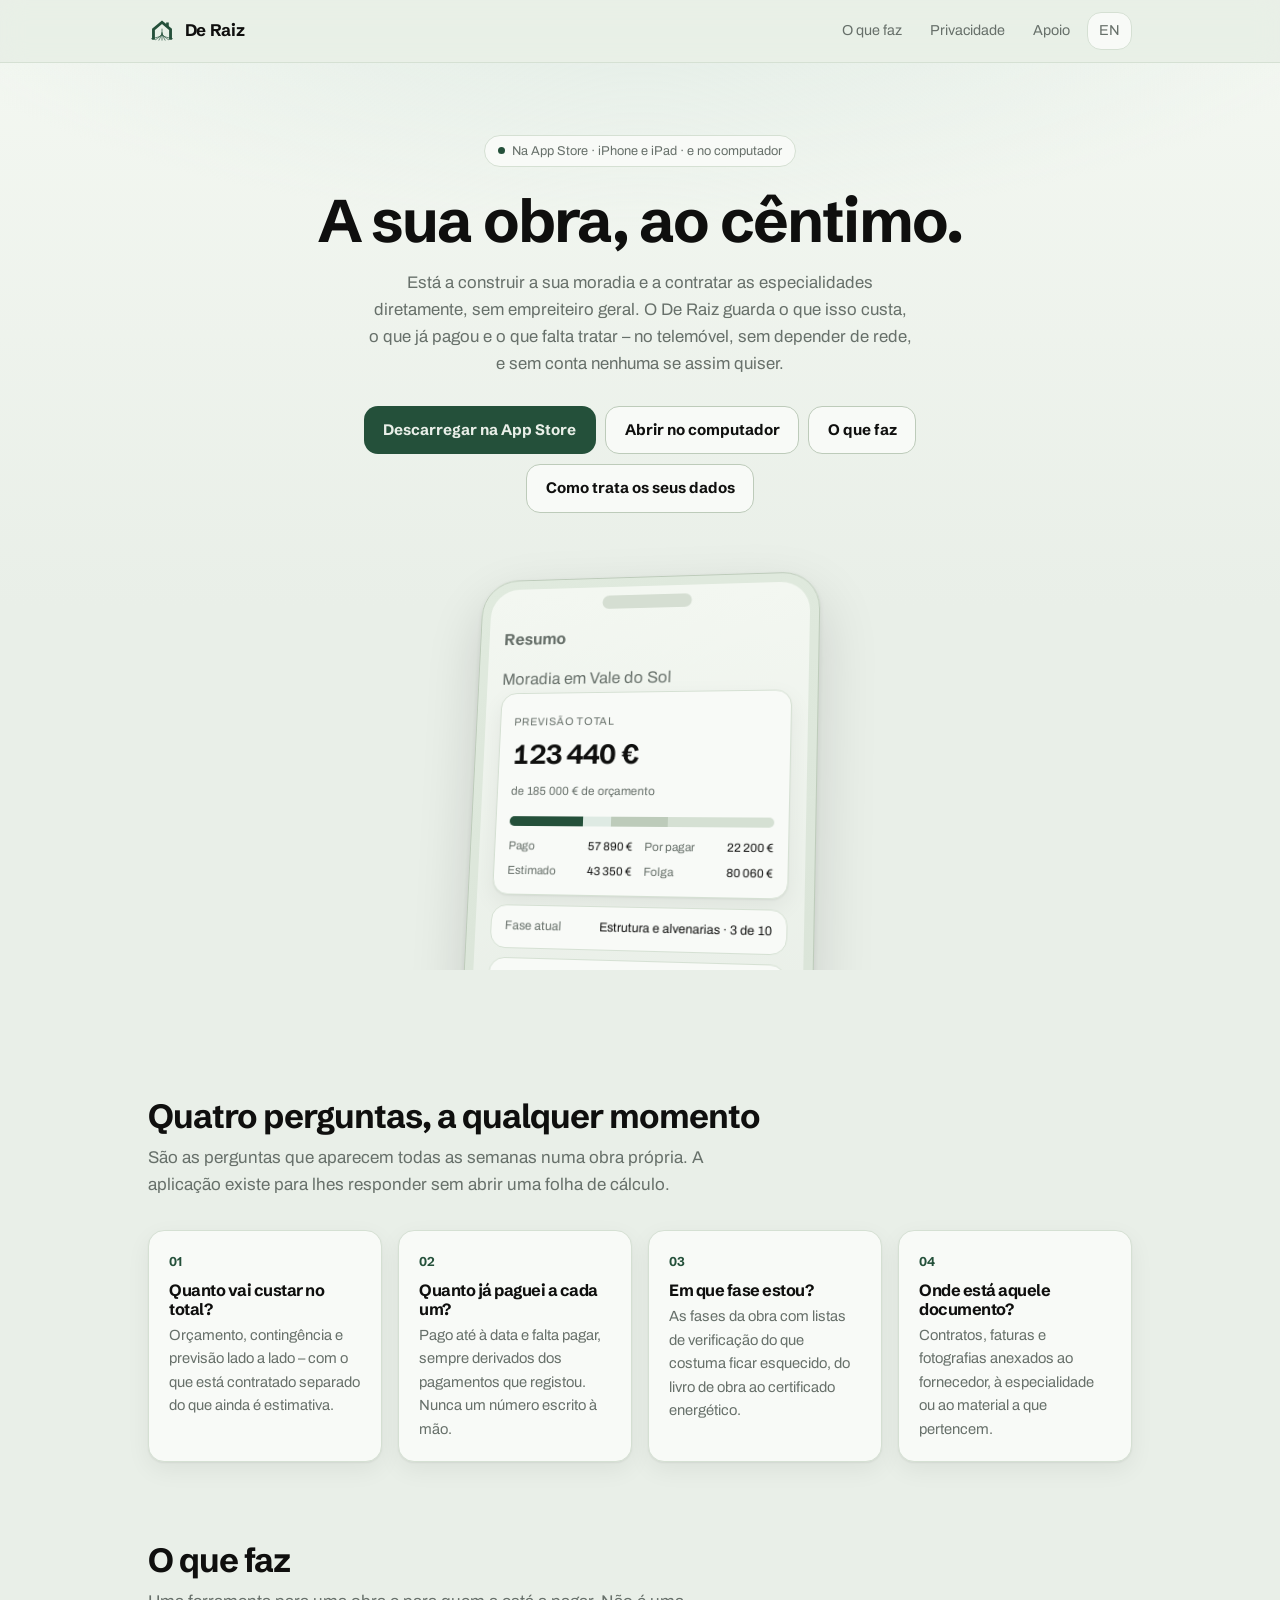
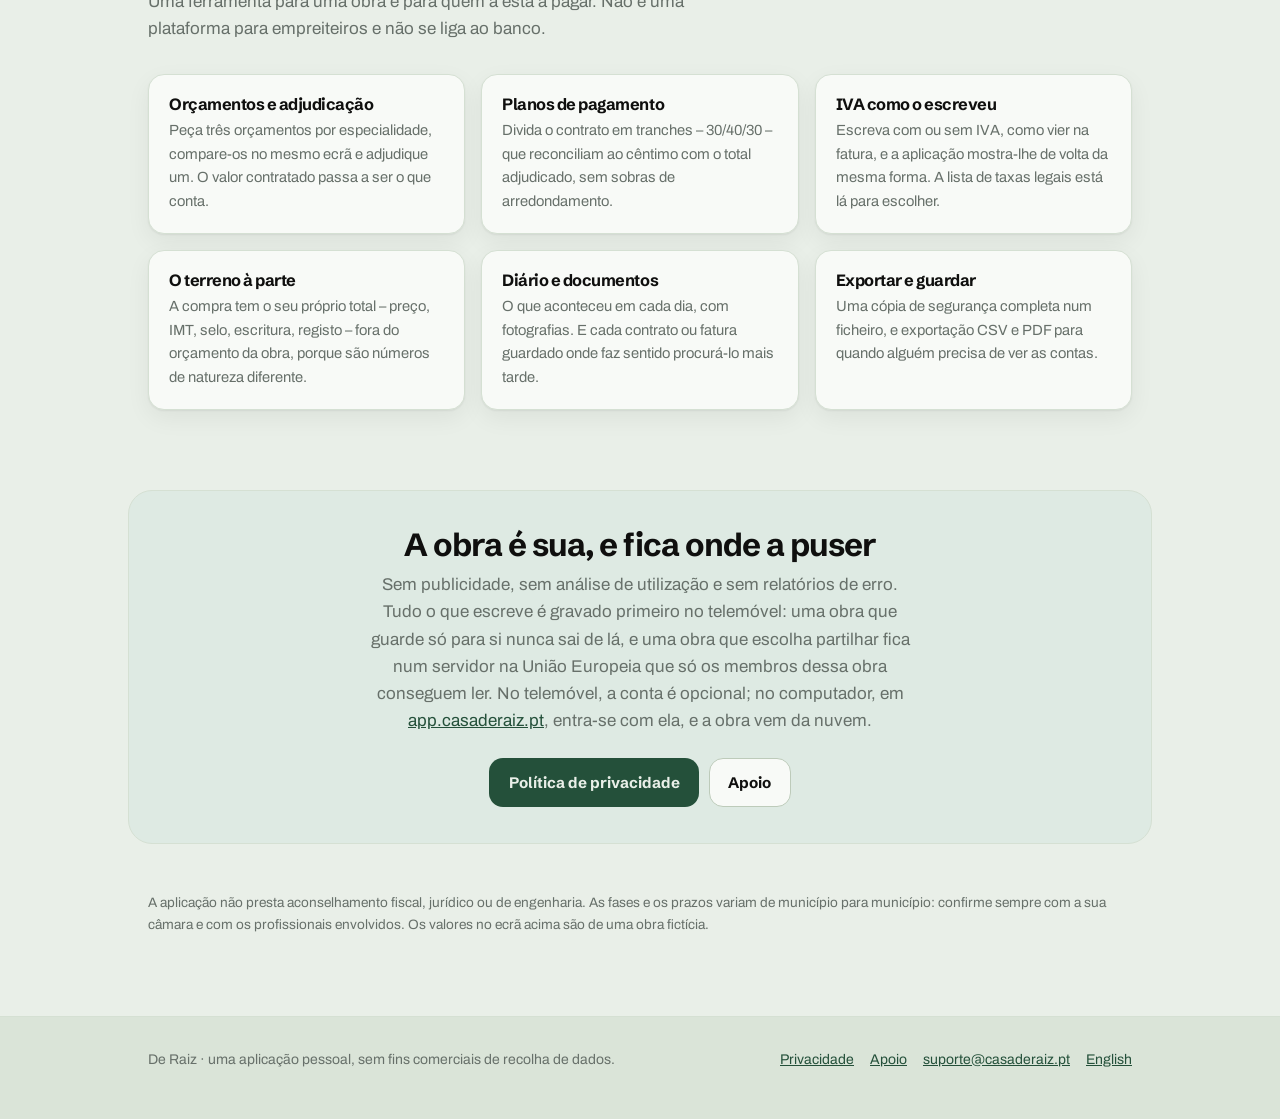
==== commit b71bfc3d: "A De Raiz no computador: app.casaderaiz.pt nas páginas (W16) A política ganha a secção No computador" ====
--- a/index.html
+++ b/index.html
@@ -49,7 +49,7 @@
     <main>
       <section class="hero">
         <div class="inner">
-          <span class="eyebrow">Na App Store · iPhone e iPad</span>
+          <span class="eyebrow">Na App Store · iPhone e iPad · e no computador</span>
           <h1>A sua obra, ao cêntimo.</h1>
           <p>
             Está a construir a sua moradia e a contratar as especialidades diretamente, sem
@@ -60,6 +60,7 @@
             <a class="btn btn-primary" href="https://apps.apple.com/app/id6813048921"
               >Descarregar na App Store</a
             >
+            <a class="btn btn-ghost" href="https://app.casaderaiz.pt/">Abrir no computador</a>
             <a class="btn btn-ghost" href="#o-que-faz">O que faz</a>
             <a class="btn btn-ghost" href="privacidade/">Como trata os seus dados</a>
           </div>
@@ -202,7 +203,9 @@
           Sem publicidade, sem análise de utilização e sem relatórios de erro. Tudo o que escreve é
           gravado primeiro no telemóvel: uma obra que guarde só para si nunca sai de lá, e uma obra
           que escolha partilhar fica num servidor na União Europeia que só os membros dessa obra
-          conseguem ler. A conta é opcional.
+          conseguem ler. No telemóvel, a conta é opcional; no computador, em
+          <a href="https://app.casaderaiz.pt/">app.casaderaiz.pt</a>, entra-se com ela, e a obra vem
+          da nuvem.
         </p>
         <div class="cta-row">
           <a class="btn btn-primary" href="privacidade/">Política de privacidade</a>
--- a/style.css
+++ b/style.css
@@ -504,6 +504,12 @@
   margin-top: 1.5rem;
 }
 
+/* The invite pages' two buttons, side by side and in the text's own column. */
+.callout .cta-row {
+  justify-content: flex-start;
+  margin-top: 0;
+}
+
 @media (max-width: 40rem) {
   .banner {
     margin-left: 1.25rem;
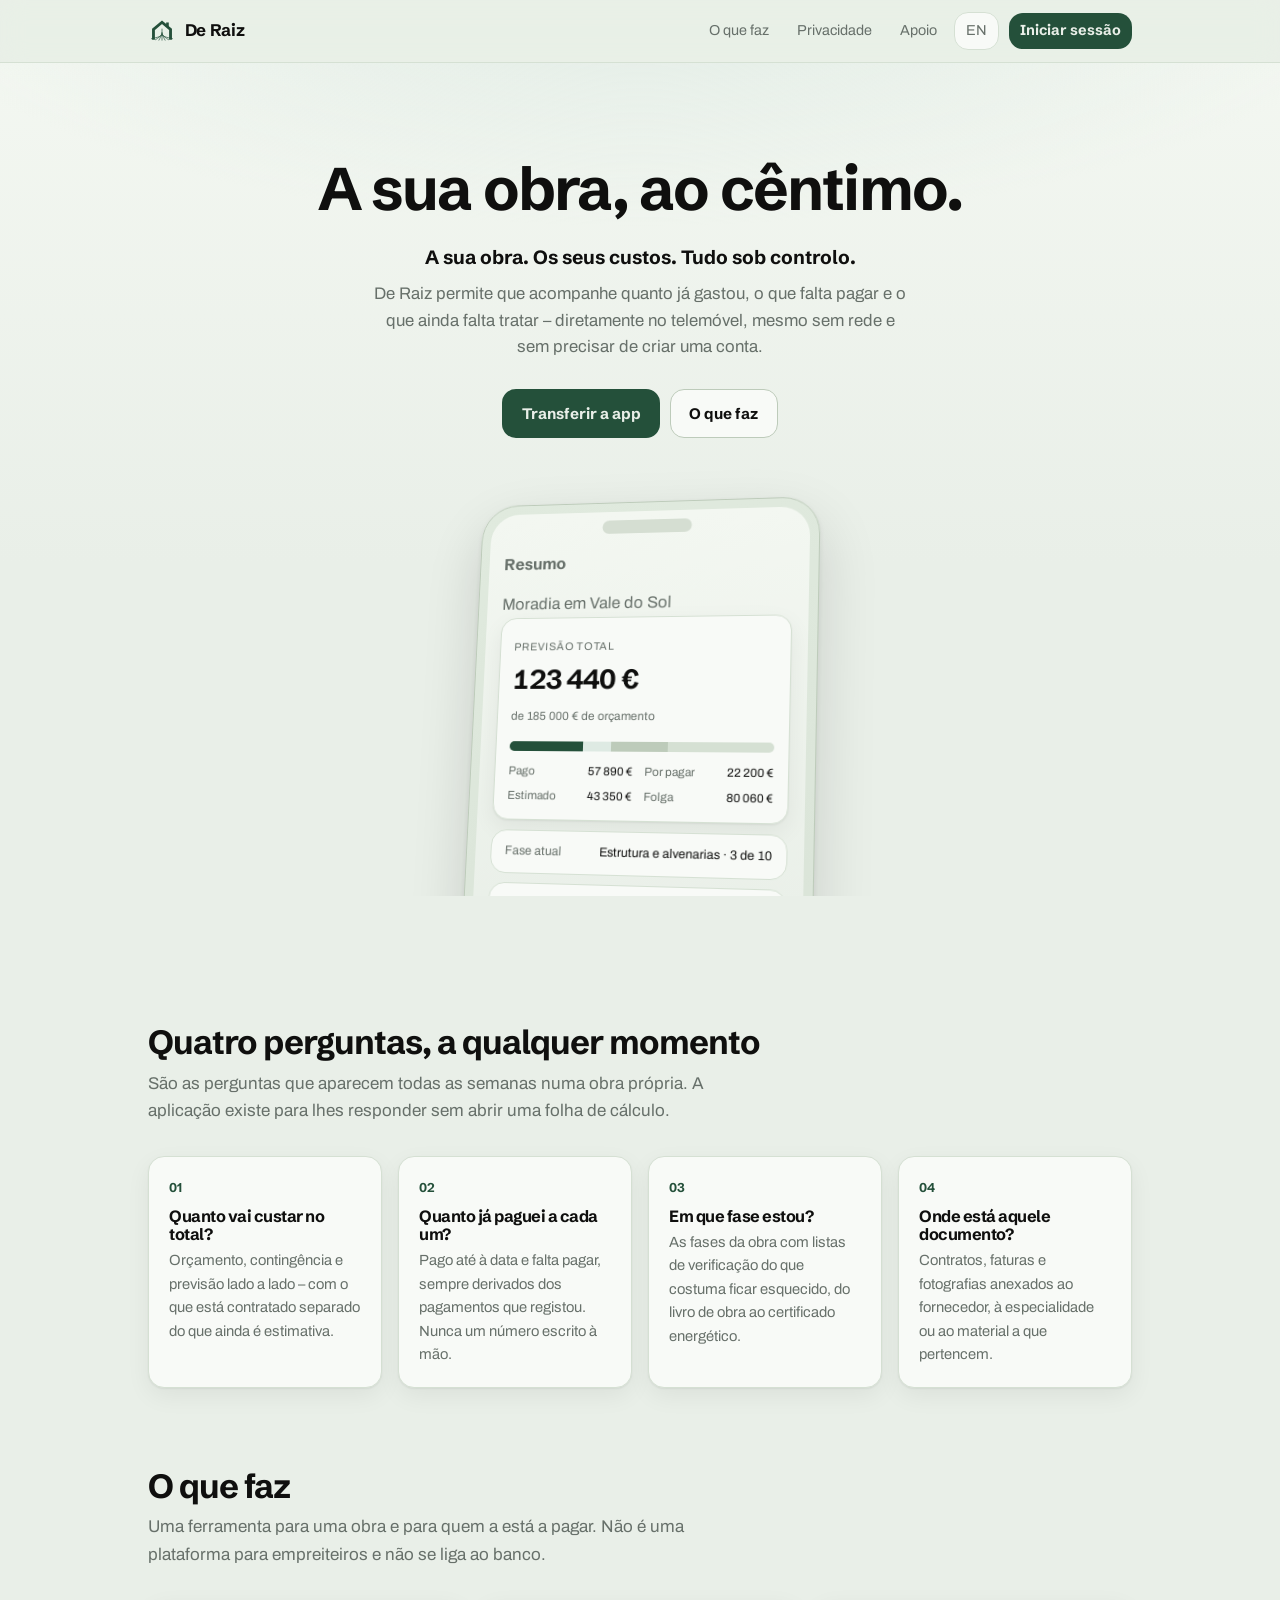
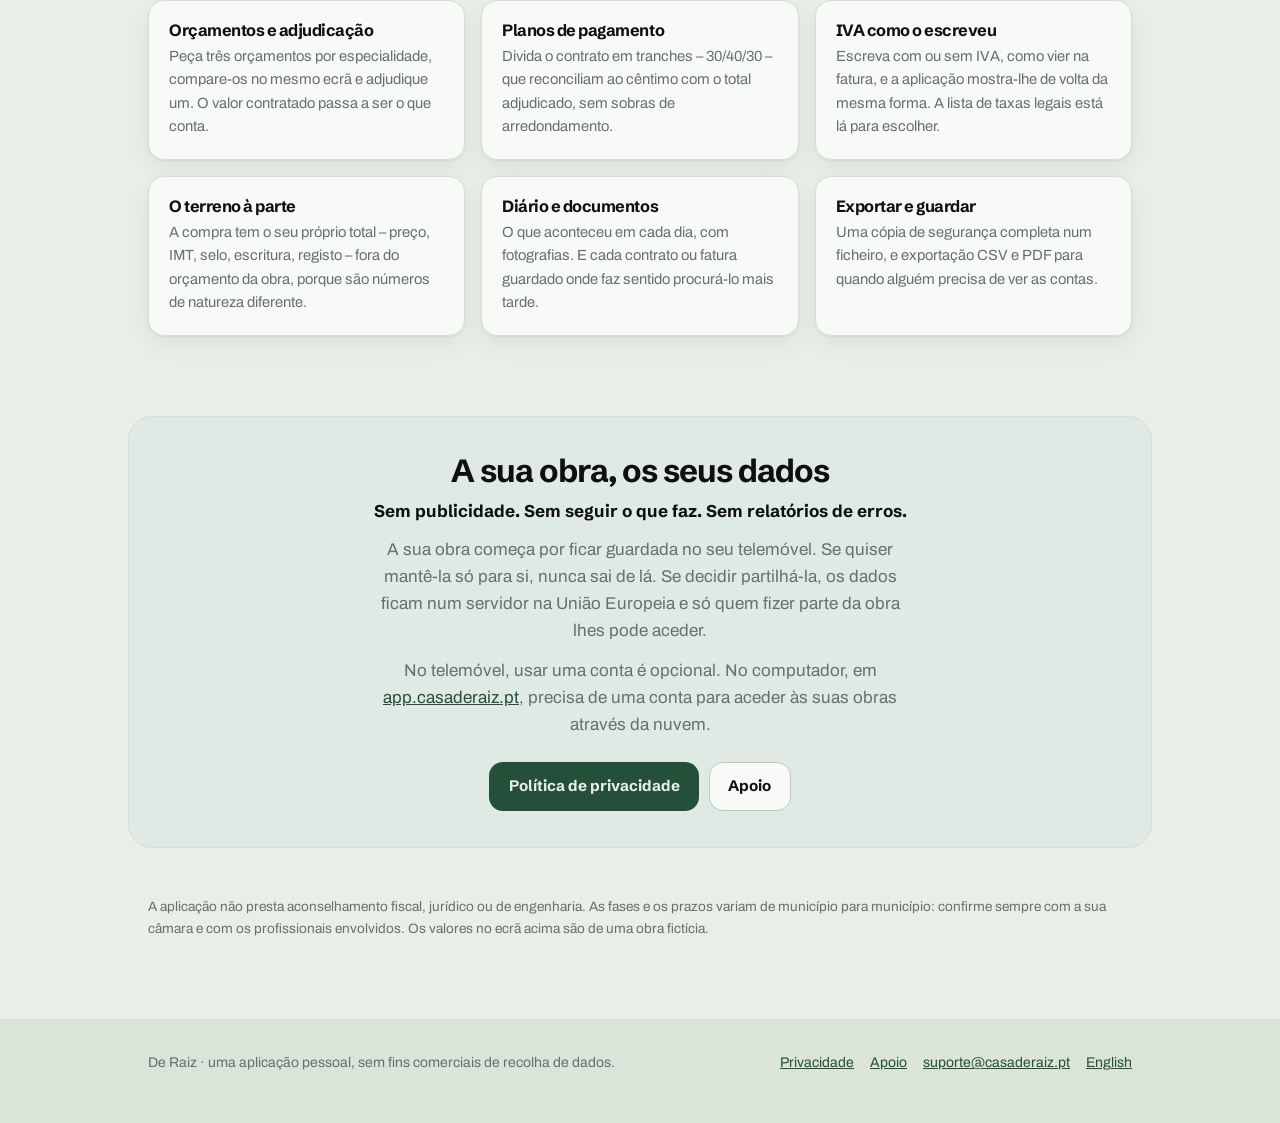
==== commit 43974b89: "Página inicial: nova apresentação, «Iniciar sessão» no topo, «A sua obra, os seus dados» O texto de " ====
--- a/index.html
+++ b/index.html
@@ -39,9 +39,10 @@
         </a>
         <nav class="site-nav">
           <a class="hide-sm" href="#o-que-faz">O que faz</a>
-          <a href="privacidade/">Privacidade</a>
-          <a href="apoio/">Apoio</a>
+          <a class="hide-sm" href="privacidade/">Privacidade</a>
+          <a class="hide-sm" href="apoio/">Apoio</a>
           <a class="lang" href="en/">EN</a>
+          <a class="signin" href="https://app.casaderaiz.pt/">Iniciar sessão</a>
         </nav>
       </div>
     </header>
@@ -49,20 +50,21 @@
     <main>
       <section class="hero">
         <div class="inner">
-          <span class="eyebrow">Na App Store · iPhone e iPad · e no computador</span>
           <h1>A sua obra, ao cêntimo.</h1>
+          <p class="tagline">A sua obra. Os seus custos. Tudo sob controlo.</p>
           <p>
-            Está a construir a sua moradia e a contratar as especialidades diretamente, sem
-            empreiteiro geral. O De Raiz guarda o que isso custa, o que já pagou e o que falta
-            tratar – no telemóvel, sem depender de rede, e sem conta nenhuma se assim quiser.
+            De Raiz permite que acompanhe quanto já gastou, o que falta pagar e o que ainda falta
+            tratar – diretamente no telemóvel, mesmo sem rede e sem precisar de criar uma conta.
           </p>
           <div class="cta-row">
-            <a class="btn btn-primary" href="https://apps.apple.com/app/id6813048921"
-              >Descarregar na App Store</a
+            <a
+              class="btn btn-primary"
+              href="https://apps.apple.com/app/id6813048921"
+              target="_blank"
+              rel="noopener"
+              >Transferir a app</a
             >
-            <a class="btn btn-ghost" href="https://app.casaderaiz.pt/">Abrir no computador</a>
             <a class="btn btn-ghost" href="#o-que-faz">O que faz</a>
-            <a class="btn btn-ghost" href="privacidade/">Como trata os seus dados</a>
           </div>
         </div>
 
@@ -198,14 +200,17 @@
       </section>
 
       <section class="banner">
-        <h2>A obra é sua, e fica onde a puser</h2>
+        <h2>A sua obra, os seus dados</h2>
+        <p class="banner-lead">Sem publicidade. Sem seguir o que faz. Sem relatórios de erros.</p>
         <p>
-          Sem publicidade, sem análise de utilização e sem relatórios de erro. Tudo o que escreve é
-          gravado primeiro no telemóvel: uma obra que guarde só para si nunca sai de lá, e uma obra
-          que escolha partilhar fica num servidor na União Europeia que só os membros dessa obra
-          conseguem ler. No telemóvel, a conta é opcional; no computador, em
-          <a href="https://app.casaderaiz.pt/">app.casaderaiz.pt</a>, entra-se com ela, e a obra vem
-          da nuvem.
+          A sua obra começa por ficar guardada no seu telemóvel. Se quiser mantê-la só para si,
+          nunca sai de lá. Se decidir partilhá-la, os dados ficam num servidor na União Europeia e
+          só quem fizer parte da obra lhes pode aceder.
+        </p>
+        <p>
+          No telemóvel, usar uma conta é opcional. No computador, em
+          <a href="https://app.casaderaiz.pt/">app.casaderaiz.pt</a>, precisa de uma conta para
+          aceder às suas obras através da nuvem.
         </p>
         <div class="cta-row">
           <a class="btn btn-primary" href="privacidade/">Política de privacidade</a>
--- a/style.css
+++ b/style.css
@@ -118,6 +118,8 @@
 
 .brand {
   display: inline-flex;
+  flex-shrink: 0;
+  white-space: nowrap;
   align-items: center;
   gap: 0.55rem;
   color: var(--text);
@@ -157,6 +159,21 @@
 .site-nav .lang {
   border: 1px solid var(--border);
   background: var(--surface);
+}
+
+/* The way into app.casaderaiz.pt, at the right of every landing page's header. */
+.site-nav .signin {
+  margin-left: 0.25rem;
+  background: var(--accent);
+  color: var(--on-accent);
+  font-family: var(--title);
+  white-space: nowrap;
+}
+
+.site-nav .signin:hover {
+  background: var(--accent);
+  color: var(--on-accent);
+  filter: brightness(1.08);
 }
 
 @media (max-width: 34rem) {
@@ -263,6 +280,17 @@
   max-width: 34rem;
   color: var(--text-muted);
   font-size: 1.05rem;
+}
+
+.hero .tagline {
+  margin-top: 1.25rem;
+  color: var(--text);
+  font-family: var(--title);
+  font-size: 1.2rem;
+}
+
+.hero .tagline + p {
+  margin-top: 0.5rem;
 }
 
 .cta-row {
@@ -500,6 +528,15 @@
   color: var(--text-muted);
 }
 
+.banner p + p {
+  margin-top: 0.75rem;
+}
+
+.banner .banner-lead {
+  color: var(--text);
+  font-family: var(--title);
+}
+
 .banner .cta-row {
   margin-top: 1.5rem;
 }
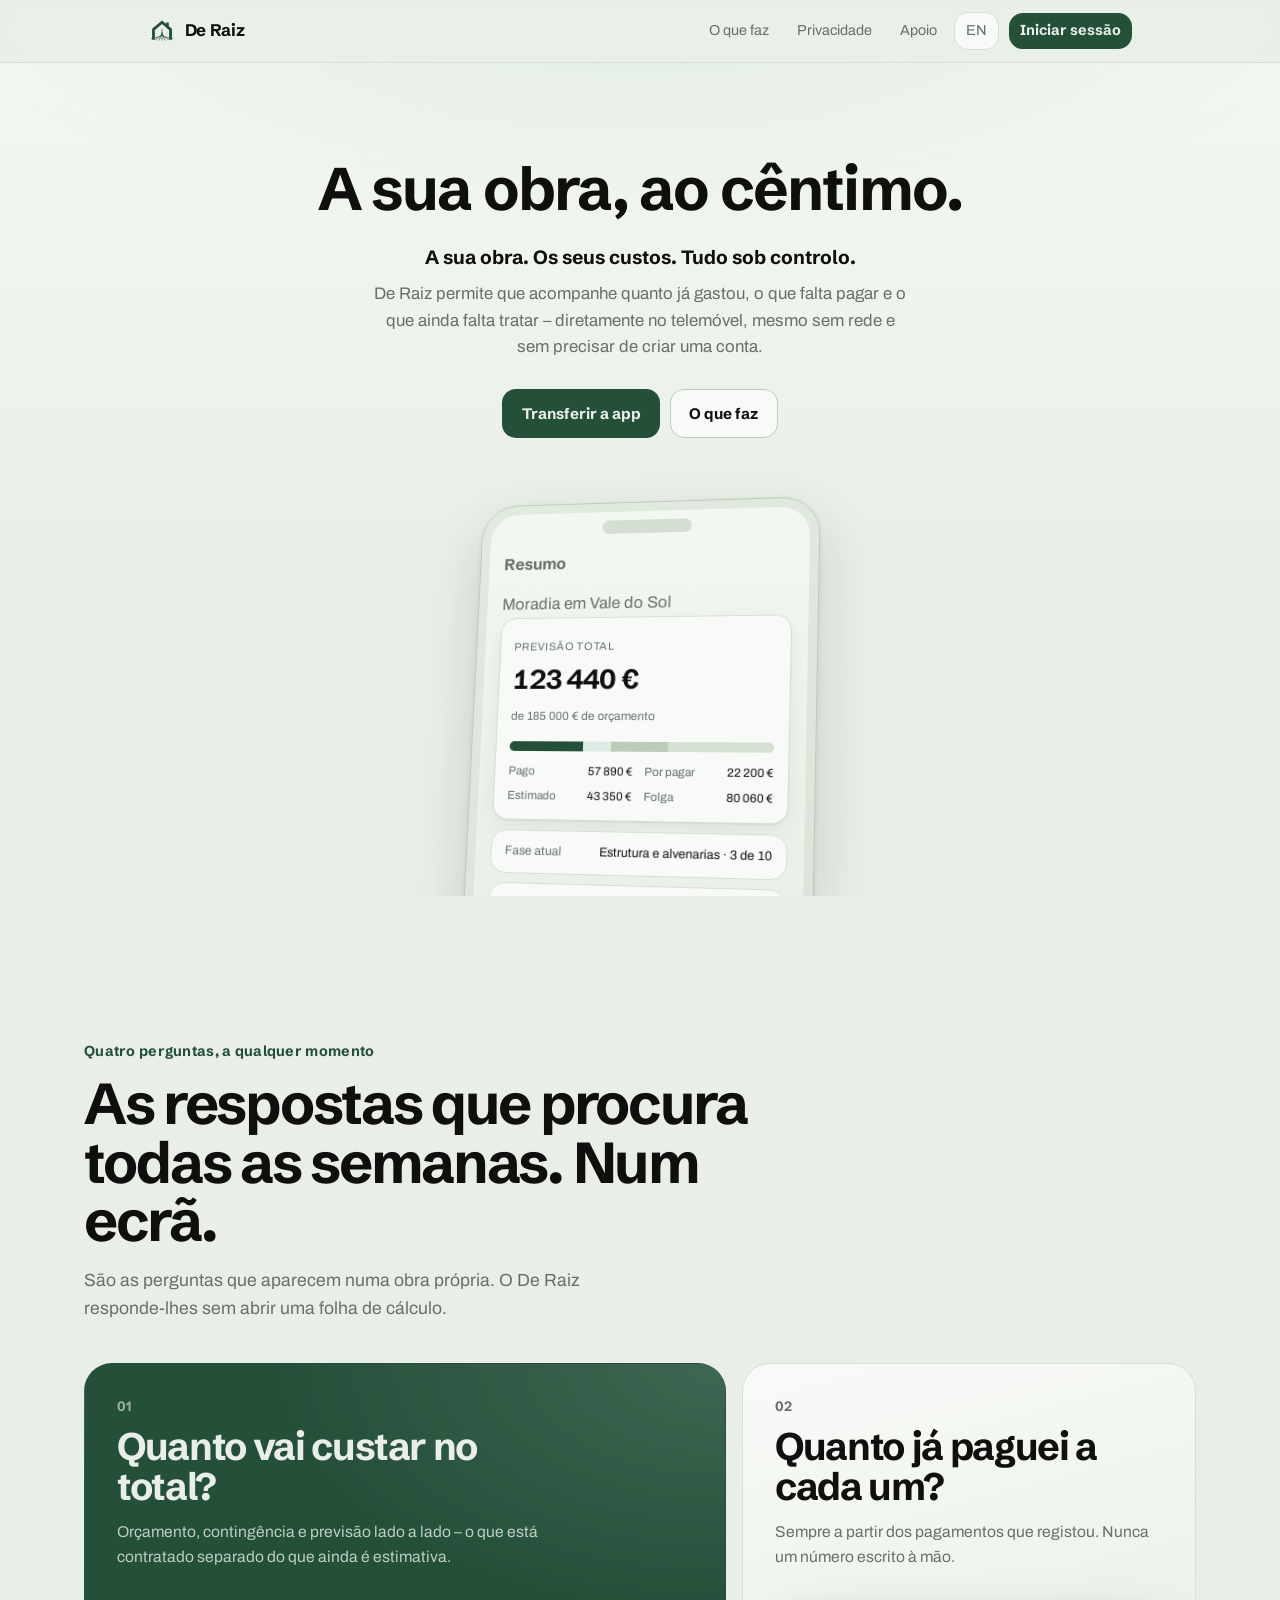
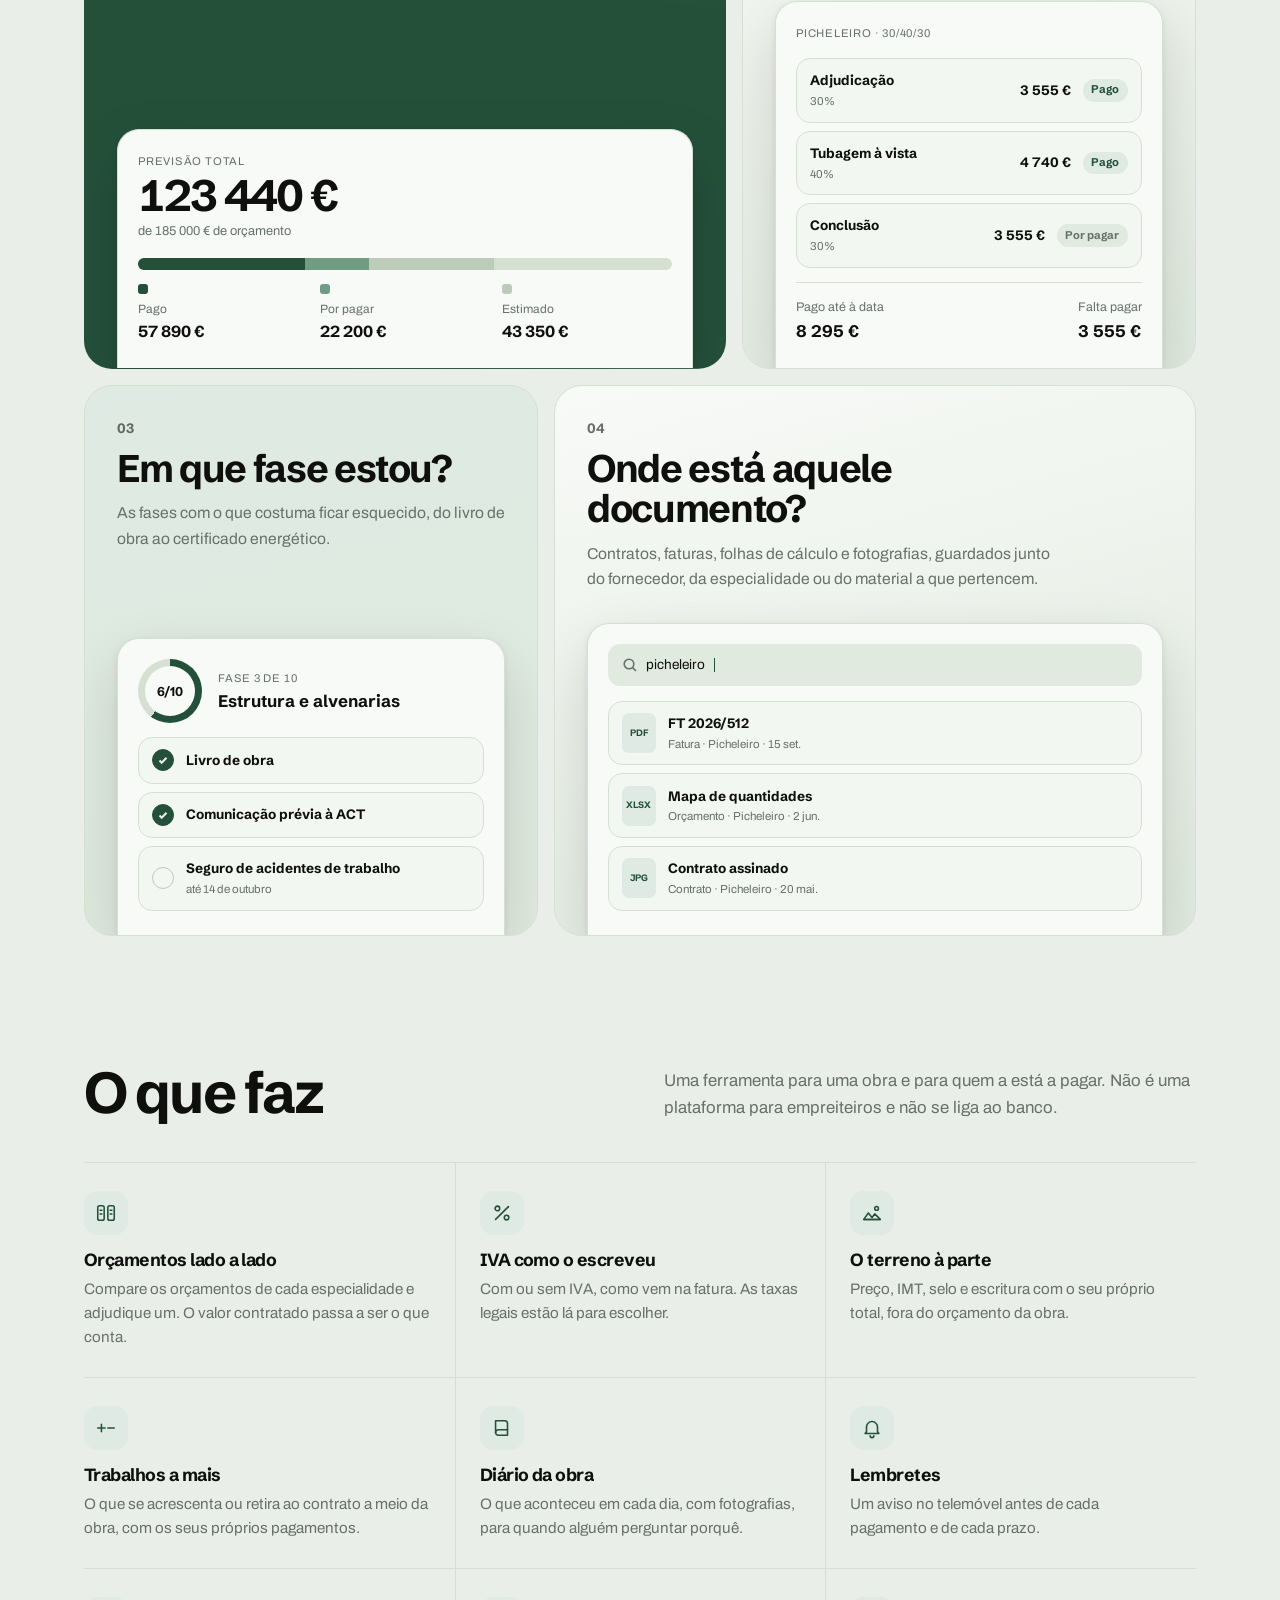
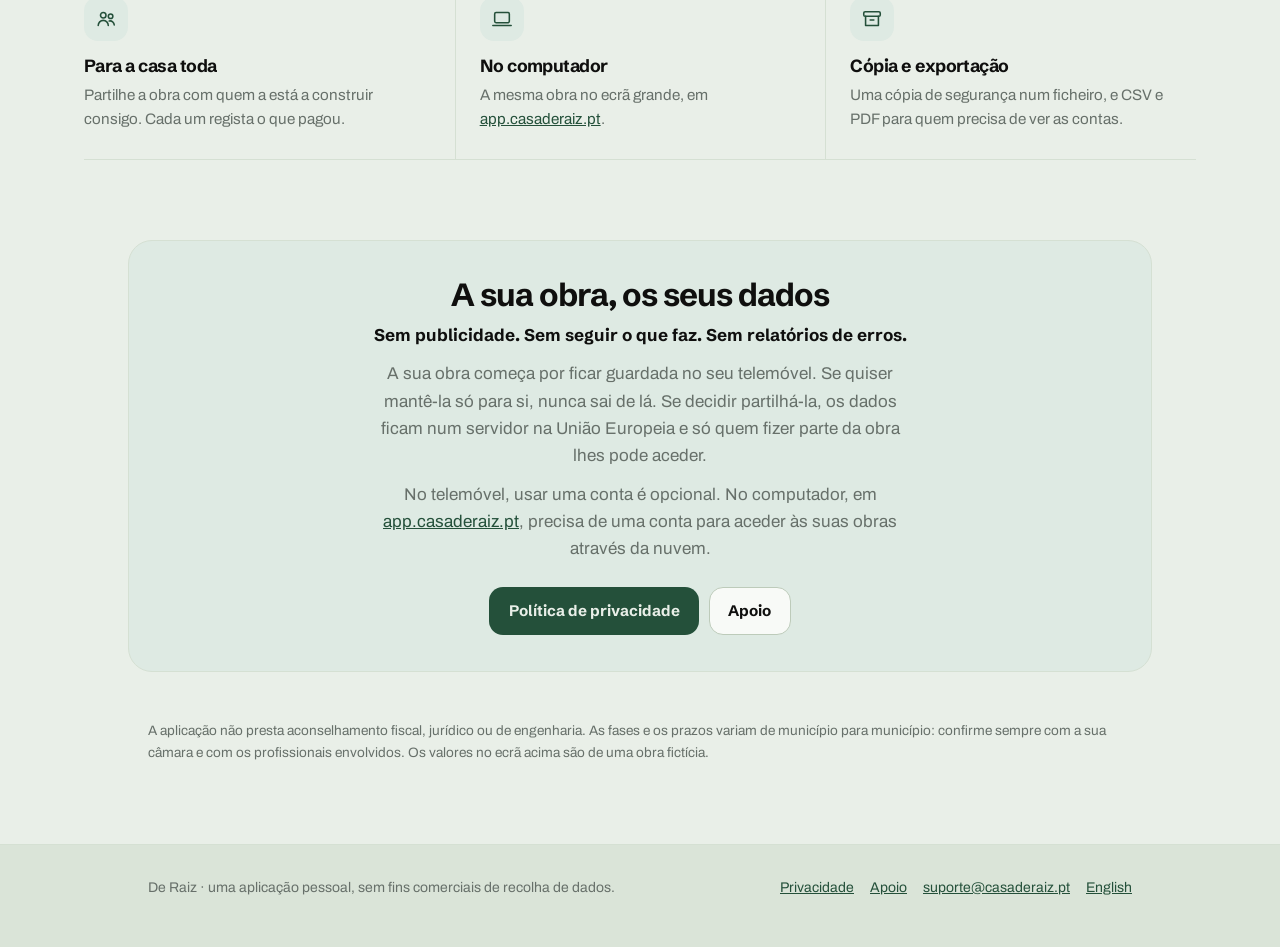
==== commit c8abce86: "Página inicial: as quatro perguntas em mosaico, e «O que faz» em nove linhas Cada pergunta é um mosa" ====
--- a/index.html
+++ b/index.html
@@ -12,6 +12,9 @@
     <link rel="icon" href="favicon.svg" type="image/svg+xml" />
     <link rel="apple-touch-icon" href="apple-touch-icon.png" />
     <link rel="stylesheet" href="style.css" />
+    <script>
+      document.documentElement.classList.add('js');
+    </script>
   </head>
   <body>
     <header class="site-header">
@@ -105,98 +108,333 @@
         </div>
       </section>
 
-      <section class="section" id="quatro-perguntas" style="padding-top: 8rem">
-        <h2>Quatro perguntas, a qualquer momento</h2>
-        <p class="section-lead">
-          São as perguntas que aparecem todas as semanas numa obra própria. A aplicação existe para
-          lhes responder sem abrir uma folha de cálculo.
-        </p>
-        <div class="grid cols-4">
-          <article class="card">
-            <span class="q">01</span>
+      <section class="qp" id="quatro-perguntas">
+        <div class="qp-head">
+          <span class="qp-kicker">Quatro perguntas, a qualquer momento</span>
+          <h2>As respostas que procura todas as semanas. Num ecrã.</h2>
+          <p>
+            São as perguntas que aparecem numa obra própria. O De Raiz responde-lhes sem abrir uma
+            folha de cálculo.
+          </p>
+        </div>
+
+        <div class="qp-grid">
+          <article class="qp-tile">
+            <span class="qp-num">01</span>
             <h3>Quanto vai custar no total?</h3>
             <p>
-              Orçamento, contingência e previsão lado a lado – com o que está contratado separado do
-              que ainda é estimativa.
-            </p>
+              Orçamento, contingência e previsão lado a lado – o que está contratado separado do que
+              ainda é estimativa.
+            </p>
+            <div class="qp-ui">
+              <div class="qp-panel">
+                <span class="qp-label">Previsão total</span>
+                <div class="qp-figure" data-count="123440">123&nbsp;440&nbsp;€</div>
+                <span class="qp-of">de 185&nbsp;000&nbsp;€ de orçamento</span>
+                <div class="qp-bar" aria-hidden="true">
+                  <span style="--w: 31.3%"></span>
+                  <span style="--w: 12%"></span>
+                  <span style="--w: 23.4%"></span>
+                </div>
+                <ul class="qp-legend">
+                  <li class="dot-paid">Pago <b>57&nbsp;890&nbsp;€</b></li>
+                  <li class="dot-due">Por pagar <b>22&nbsp;200&nbsp;€</b></li>
+                  <li class="dot-est">Estimado <b>43&nbsp;350&nbsp;€</b></li>
+                </ul>
+              </div>
+            </div>
           </article>
-          <article class="card">
-            <span class="q">02</span>
+          <article class="qp-tile">
+            <span class="qp-num">02</span>
             <h3>Quanto já paguei a cada um?</h3>
-            <p>
-              Pago até à data e falta pagar, sempre derivados dos pagamentos que registou. Nunca um
-              número escrito à mão.
-            </p>
+            <p>Sempre a partir dos pagamentos que registou. Nunca um número escrito à mão.</p>
+            <div class="qp-ui">
+              <div class="qp-panel">
+                <span class="qp-label">Picheleiro · 30/40/30</span>
+                <ul class="qp-rows">
+                  <li class="qp-row">
+                    <span class="grow"
+                      ><span class="name">Adjudicação</span><span class="sub">30%</span></span
+                    ><span class="amount">3&nbsp;555&nbsp;€</span><span class="qp-chip">Pago</span>
+                  </li>
+                  <li class="qp-row">
+                    <span class="grow"
+                      ><span class="name">Tubagem à vista</span><span class="sub">40%</span></span
+                    ><span class="amount">4&nbsp;740&nbsp;€</span><span class="qp-chip">Pago</span>
+                  </li>
+                  <li class="qp-row">
+                    <span class="grow"
+                      ><span class="name">Conclusão</span><span class="sub">30%</span></span
+                    ><span class="amount">3&nbsp;555&nbsp;€</span
+                    ><span class="qp-chip muted">Por pagar</span>
+                  </li>
+                </ul>
+                <div class="qp-totals">
+                  <span>Pago até à data <b>8&nbsp;295&nbsp;€</b></span>
+                  <span>Falta pagar <b>3&nbsp;555&nbsp;€</b></span>
+                </div>
+              </div>
+            </div>
           </article>
-          <article class="card">
-            <span class="q">03</span>
+          <article class="qp-tile">
+            <span class="qp-num">03</span>
             <h3>Em que fase estou?</h3>
             <p>
-              As fases da obra com listas de verificação do que costuma ficar esquecido, do livro de
-              obra ao certificado energético.
-            </p>
+              As fases com o que costuma ficar esquecido, do livro de obra ao certificado
+              energético.
+            </p>
+            <div class="qp-ui">
+              <div class="qp-panel">
+                <div class="qp-phase">
+                  <div class="qp-ring" style="--to: 60" data-label="6/10" aria-hidden="true"></div>
+                  <div>
+                    <span class="qp-label">Fase 3 de 10</span
+                    ><span class="qp-phase-name">Estrutura e alvenarias</span>
+                  </div>
+                </div>
+                <ul class="qp-rows">
+                  <li class="qp-row">
+                    <span class="qp-tick done" role="img" aria-label="Feito"
+                      ><svg viewBox="0 0 12 12" fill="none" stroke="currentColor" stroke-width="2">
+                        <path d="M2.5 6.5l2.2 2.2 4.8-5" /></svg></span
+                    ><span class="grow"><span class="name">Livro de obra</span></span>
+                  </li>
+                  <li class="qp-row">
+                    <span class="qp-tick done" role="img" aria-label="Feito"
+                      ><svg viewBox="0 0 12 12" fill="none" stroke="currentColor" stroke-width="2">
+                        <path d="M2.5 6.5l2.2 2.2 4.8-5" /></svg></span
+                    ><span class="grow"><span class="name">Comunicação prévia à ACT</span></span>
+                  </li>
+                  <li class="qp-row">
+                    <span class="qp-tick" role="img" aria-label="Por fazer"></span
+                    ><span class="grow"
+                      ><span class="name">Seguro de acidentes de trabalho</span
+                      ><span class="sub">até 14 de outubro</span></span
+                    >
+                  </li>
+                </ul>
+              </div>
+            </div>
           </article>
-          <article class="card">
-            <span class="q">04</span>
+          <article class="qp-tile">
+            <span class="qp-num">04</span>
             <h3>Onde está aquele documento?</h3>
             <p>
-              Contratos, faturas e fotografias anexados ao fornecedor, à especialidade ou ao
-              material a que pertencem.
-            </p>
+              Contratos, faturas, folhas de cálculo e fotografias, guardados junto do fornecedor, da
+              especialidade ou do material a que pertencem.
+            </p>
+            <div class="qp-ui">
+              <div class="qp-panel">
+                <div class="qp-search" aria-hidden="true">
+                  <svg viewBox="0 0 16 16" fill="none" stroke="currentColor" stroke-width="1.6">
+                    <circle cx="7" cy="7" r="4.8" />
+                    <path d="M10.6 10.6L14 14" />
+                  </svg>
+                  <span class="typed" data-type="picheleiro">picheleiro</span
+                  ><span class="caret"></span>
+                </div>
+                <ul class="qp-rows">
+                  <li class="qp-row">
+                    <span class="qp-file">PDF</span
+                    ><span class="grow"
+                      ><span class="name">FT 2026/512</span
+                      ><span class="sub">Fatura · Picheleiro · 15 set.</span></span
+                    >
+                  </li>
+                  <li class="qp-row">
+                    <span class="qp-file">XLSX</span
+                    ><span class="grow"
+                      ><span class="name">Mapa de quantidades</span
+                      ><span class="sub">Orçamento · Picheleiro · 2 jun.</span></span
+                    >
+                  </li>
+                  <li class="qp-row">
+                    <span class="qp-file">JPG</span
+                    ><span class="grow"
+                      ><span class="name">Contrato assinado</span
+                      ><span class="sub">Contrato · Picheleiro · 20 mai.</span></span
+                    >
+                  </li>
+                </ul>
+              </div>
+            </div>
           </article>
         </div>
       </section>
 
-      <section class="section" id="o-que-faz">
-        <h2>O que faz</h2>
-        <p class="section-lead">
-          Uma ferramenta para uma obra e para quem a está a pagar. Não é uma plataforma para
-          empreiteiros e não se liga ao banco.
-        </p>
-        <div class="grid">
-          <article class="card">
-            <h3>Orçamentos e adjudicação</h3>
-            <p>
-              Peça três orçamentos por especialidade, compare-os no mesmo ecrã e adjudique um. O
-              valor contratado passa a ser o que conta.
-            </p>
-          </article>
-          <article class="card">
-            <h3>Planos de pagamento</h3>
-            <p>
-              Divida o contrato em tranches – 30/40/30 – que reconciliam ao cêntimo com o total
-              adjudicado, sem sobras de arredondamento.
-            </p>
-          </article>
-          <article class="card">
+      <section class="feat" id="o-que-faz">
+        <div class="feat-head">
+          <h2>O que faz</h2>
+          <p>
+            Uma ferramenta para uma obra e para quem a está a pagar. Não é uma plataforma para
+            empreiteiros e não se liga ao banco.
+          </p>
+        </div>
+        <ul class="feat-grid">
+          <li>
+            <span class="feat-icon" aria-hidden="true"
+              ><svg
+                viewBox="0 0 24 24"
+                fill="none"
+                stroke="currentColor"
+                stroke-width="1.7"
+                stroke-linecap="round"
+                stroke-linejoin="round"
+              >
+                <rect x="3" y="4" width="7" height="16" rx="2" />
+                <rect x="14" y="4" width="7" height="16" rx="2" />
+                <path d="M5.5 9h2M16.5 9h2M5.5 13h2M16.5 13h2" /></svg
+            ></span>
+            <h3>Orçamentos lado a lado</h3>
+            <p>
+              Compare os orçamentos de cada especialidade e adjudique um. O valor contratado passa a
+              ser o que conta.
+            </p>
+          </li>
+          <li>
+            <span class="feat-icon" aria-hidden="true"
+              ><svg
+                viewBox="0 0 24 24"
+                fill="none"
+                stroke="currentColor"
+                stroke-width="1.7"
+                stroke-linecap="round"
+                stroke-linejoin="round"
+              >
+                <path d="M19 5L5 19" />
+                <circle cx="7" cy="7" r="2.5" />
+                <circle cx="17" cy="17" r="2.5" /></svg
+            ></span>
             <h3>IVA como o escreveu</h3>
-            <p>
-              Escreva com ou sem IVA, como vier na fatura, e a aplicação mostra-lhe de volta da
-              mesma forma. A lista de taxas legais está lá para escolher.
-            </p>
-          </article>
-          <article class="card">
+            <p>Com ou sem IVA, como vem na fatura. As taxas legais estão lá para escolher.</p>
+          </li>
+          <li>
+            <span class="feat-icon" aria-hidden="true"
+              ><svg
+                viewBox="0 0 24 24"
+                fill="none"
+                stroke="currentColor"
+                stroke-width="1.7"
+                stroke-linecap="round"
+                stroke-linejoin="round"
+              >
+                <path d="M3 19l5-7 4 5 3-4 6 6z" />
+                <path d="M3 19h18" />
+                <circle cx="17" cy="7" r="2" /></svg
+            ></span>
             <h3>O terreno à parte</h3>
-            <p>
-              A compra tem o seu próprio total – preço, IMT, selo, escritura, registo – fora do
-              orçamento da obra, porque são números de natureza diferente.
-            </p>
-          </article>
-          <article class="card">
-            <h3>Diário e documentos</h3>
-            <p>
-              O que aconteceu em cada dia, com fotografias. E cada contrato ou fatura guardado onde
-              faz sentido procurá-lo mais tarde.
-            </p>
-          </article>
-          <article class="card">
-            <h3>Exportar e guardar</h3>
-            <p>
-              Uma cópia de segurança completa num ficheiro, e exportação CSV e PDF para quando
-              alguém precisa de ver as contas.
-            </p>
-          </article>
-        </div>
+            <p>Preço, IMT, selo e escritura com o seu próprio total, fora do orçamento da obra.</p>
+          </li>
+          <li>
+            <span class="feat-icon" aria-hidden="true"
+              ><svg
+                viewBox="0 0 24 24"
+                fill="none"
+                stroke="currentColor"
+                stroke-width="1.7"
+                stroke-linecap="round"
+                stroke-linejoin="round"
+              >
+                <path d="M7 8v8M3 12h8" />
+                <path d="M14 12h7" /></svg
+            ></span>
+            <h3>Trabalhos a mais</h3>
+            <p>
+              O que se acrescenta ou retira ao contrato a meio da obra, com os seus próprios
+              pagamentos.
+            </p>
+          </li>
+          <li>
+            <span class="feat-icon" aria-hidden="true"
+              ><svg
+                viewBox="0 0 24 24"
+                fill="none"
+                stroke="currentColor"
+                stroke-width="1.7"
+                stroke-linecap="round"
+                stroke-linejoin="round"
+              >
+                <path d="M5 4h10a3 3 0 013 3v13H8a3 3 0 01-3-3z" />
+                <path d="M5 17a3 3 0 013-3h10" /></svg
+            ></span>
+            <h3>Diário da obra</h3>
+            <p>
+              O que aconteceu em cada dia, com fotografias, para quando alguém perguntar porquê.
+            </p>
+          </li>
+          <li>
+            <span class="feat-icon" aria-hidden="true"
+              ><svg
+                viewBox="0 0 24 24"
+                fill="none"
+                stroke="currentColor"
+                stroke-width="1.7"
+                stroke-linecap="round"
+                stroke-linejoin="round"
+              >
+                <path d="M6 16V11a6 6 0 0112 0v5l1.5 2h-15z" />
+                <path d="M10 20.5a2 2 0 004 0" /></svg
+            ></span>
+            <h3>Lembretes</h3>
+            <p>Um aviso no telemóvel antes de cada pagamento e de cada prazo.</p>
+          </li>
+          <li>
+            <span class="feat-icon" aria-hidden="true"
+              ><svg
+                viewBox="0 0 24 24"
+                fill="none"
+                stroke="currentColor"
+                stroke-width="1.7"
+                stroke-linecap="round"
+                stroke-linejoin="round"
+              >
+                <circle cx="9" cy="8" r="3" />
+                <path d="M3.5 19a5.5 5.5 0 0111 0" />
+                <circle cx="17" cy="9" r="2.5" />
+                <path d="M15.5 14.2A4.5 4.5 0 0121 18.5" /></svg
+            ></span>
+            <h3>Para a casa toda</h3>
+            <p>Partilhe a obra com quem a está a construir consigo. Cada um regista o que pagou.</p>
+          </li>
+          <li>
+            <span class="feat-icon" aria-hidden="true"
+              ><svg
+                viewBox="0 0 24 24"
+                fill="none"
+                stroke="currentColor"
+                stroke-width="1.7"
+                stroke-linecap="round"
+                stroke-linejoin="round"
+              >
+                <rect x="4" y="5" width="16" height="11" rx="1.5" />
+                <path d="M2 19h20" /></svg
+            ></span>
+            <h3>No computador</h3>
+            <p>
+              A mesma obra no ecrã grande, em
+              <a href="https://app.casaderaiz.pt/">app.casaderaiz.pt</a>.
+            </p>
+          </li>
+          <li>
+            <span class="feat-icon" aria-hidden="true"
+              ><svg
+                viewBox="0 0 24 24"
+                fill="none"
+                stroke="currentColor"
+                stroke-width="1.7"
+                stroke-linecap="round"
+                stroke-linejoin="round"
+              >
+                <rect x="3" y="4" width="18" height="5" rx="1.5" />
+                <path d="M5 9v10h14V9" />
+                <path d="M10 13h4" /></svg
+            ></span>
+            <h3>Cópia e exportação</h3>
+            <p>
+              Uma cópia de segurança num ficheiro, e CSV e PDF para quem precisa de ver as contas.
+            </p>
+          </li>
+        </ul>
       </section>
 
       <section class="banner">
@@ -238,5 +476,6 @@
         </nav>
       </div>
     </footer>
+    <script src="site.js"></script>
   </body>
 </html>
--- a/style.css
+++ b/style.css
@@ -35,6 +35,7 @@
   --text-muted: #67706a;
   --accent: #24503a;
   --accent-soft: #deeae3;
+  --due: #6f9c83;
   --on-accent: #e9efe8;
   --shadow: 0 1px 2px rgba(15, 15, 14, 0.06), 0 8px 24px rgba(15, 15, 14, 0.06);
   --shadow-lift: 0 2px 6px rgba(15, 15, 14, 0.08), 0 24px 60px rgba(15, 15, 14, 0.14);
@@ -58,6 +59,7 @@
     --text-muted: #9cb0a3;
     --accent: #8fd3ac;
     --accent-soft: #2a4535;
+    --due: #5f9a7a;
     --on-accent: #122117;
     --shadow: 0 1px 2px rgba(0, 0, 0, 0.3), 0 8px 24px rgba(0, 0, 0, 0.3);
     --shadow-lift: 0 2px 6px rgba(0, 0, 0, 0.35), 0 24px 60px rgba(0, 0, 0, 0.45);
@@ -507,6 +509,572 @@
   font-size: 0.8rem;
 }
 
+/* ---------- quatro perguntas: the bento ---------- */
+
+/*
+ * Four tiles, each a question in large type and the app's own answer to it as a floating piece of
+ * interface that bleeds off the tile's bottom edge. The first tile is the money, in the accent, and
+ * the widest: it is the question the app exists for.
+ */
+
+.qp {
+  max-width: 72rem;
+  margin: 0 auto;
+  padding: 9rem 1.25rem 0;
+  scroll-margin-top: 4.5rem;
+}
+
+.qp-head {
+  max-width: 44rem;
+  margin: 0 0 2.5rem;
+}
+
+.qp-kicker {
+  display: block;
+  margin-bottom: 0.75rem;
+  color: var(--accent);
+  font-family: var(--title);
+  font-size: 0.9rem;
+  letter-spacing: 0.02em;
+}
+
+.qp-head h2 {
+  margin: 0;
+  font-size: clamp(2.2rem, 6vw, 3.6rem);
+  letter-spacing: -0.04em;
+  line-height: 1.02;
+}
+
+.qp-head p {
+  margin: 1rem 0 0;
+  max-width: 34rem;
+  color: var(--text-muted);
+  font-size: 1.1rem;
+}
+
+.qp-grid {
+  display: grid;
+  grid-template-columns: repeat(12, 1fr);
+  gap: 1rem;
+}
+
+.qp-tile {
+  position: relative;
+  display: flex;
+  flex-direction: column;
+  min-height: 30rem;
+  padding: 2rem 2rem 0;
+  overflow: hidden;
+  border-radius: 28px;
+  background: linear-gradient(165deg, var(--surface) 0%, var(--surface-muted) 100%);
+  border: 1px solid var(--border);
+}
+
+.qp-tile:nth-child(1) {
+  grid-column: span 7;
+  background:
+    radial-gradient(
+      40rem 22rem at 100% 0%,
+      color-mix(in srgb, var(--on-accent) 14%, transparent),
+      transparent 70%
+    ),
+    var(--accent);
+  border-color: transparent;
+  color: var(--on-accent);
+}
+.qp-tile:nth-child(2) {
+  grid-column: span 5;
+}
+.qp-tile:nth-child(3) {
+  grid-column: span 5;
+  background: linear-gradient(165deg, var(--accent-soft) 0%, var(--surface-muted) 100%);
+}
+.qp-tile:nth-child(4) {
+  grid-column: span 7;
+}
+
+.qp-num {
+  font-family: var(--title);
+  font-size: 0.85rem;
+  opacity: 0.6;
+}
+
+.qp-tile h3 {
+  margin: 0.5rem 0 0;
+  max-width: 18ch;
+  font-size: clamp(1.6rem, 3.2vw, 2.4rem);
+  letter-spacing: -0.035em;
+  line-height: 1.05;
+}
+
+.qp-tile > p {
+  margin: 0.75rem 0 0;
+  max-width: 30rem;
+  color: var(--text-muted);
+  font-size: 0.98rem;
+}
+.qp-tile:nth-child(1) > p {
+  color: color-mix(in srgb, var(--on-accent) 78%, transparent);
+}
+
+/* The piece of the app: anchored to the bottom, cut by the tile's edge like a phone held up. */
+.qp-ui {
+  margin-top: auto;
+  padding-top: 2rem;
+  transition: transform 0.5s cubic-bezier(0.2, 0.7, 0.2, 1);
+}
+.qp-tile:hover .qp-ui {
+  transform: translateY(-6px);
+}
+
+.qp-panel {
+  border: 1px solid var(--border);
+  border-bottom: 0;
+  border-radius: 22px 22px 0 0;
+  background: var(--surface);
+  color: var(--text);
+  padding: 1.25rem 1.25rem 1.5rem;
+  box-shadow: var(--shadow-lift);
+  font-size: 0.85rem;
+}
+
+.qp-label {
+  color: var(--text-muted);
+  font-size: 0.7rem;
+  text-transform: uppercase;
+  letter-spacing: 0.07em;
+}
+
+.qp-figure {
+  font-family: var(--title);
+  font-size: clamp(2rem, 4vw, 2.75rem);
+  font-variant-numeric: tabular-nums;
+  letter-spacing: -0.04em;
+  line-height: 1.1;
+}
+
+.qp-of {
+  color: var(--text-muted);
+  font-size: 0.8rem;
+}
+
+.qp-bar {
+  display: flex;
+  height: 12px;
+  margin: 1rem 0 0.9rem;
+  border-radius: 999px;
+  overflow: hidden;
+  background: var(--border);
+}
+.qp-bar span {
+  width: 0;
+  transition: width 1.1s cubic-bezier(0.2, 0.7, 0.2, 1);
+}
+.qp-bar span:nth-child(1) {
+  background: var(--accent);
+}
+.qp-bar span:nth-child(2) {
+  background: var(--due);
+  transition-delay: 0.15s;
+}
+.qp-bar span:nth-child(3) {
+  background: var(--border-strong);
+  transition-delay: 0.3s;
+}
+.is-in .qp-bar span {
+  width: var(--w);
+}
+
+.qp-legend {
+  display: grid;
+  grid-template-columns: repeat(3, 1fr);
+  gap: 0.75rem;
+  margin: 0;
+  padding: 0;
+  list-style: none;
+}
+.qp-legend li {
+  display: flex;
+  flex-direction: column;
+  color: var(--text-muted);
+  font-size: 0.75rem;
+}
+.qp-legend li::before {
+  content: '';
+  width: 10px;
+  height: 10px;
+  margin-bottom: 0.35rem;
+  border-radius: 3px;
+  background: var(--dot);
+}
+.qp-legend b {
+  color: var(--text);
+  font-family: var(--title);
+  font-size: 1rem;
+  font-variant-numeric: tabular-nums;
+}
+
+/* Rows: tranches, steps, documents. */
+.qp-rows {
+  display: grid;
+  gap: 0.5rem;
+  margin: 0.9rem 0 0;
+  padding: 0;
+  list-style: none;
+}
+.qp-row {
+  display: flex;
+  align-items: center;
+  gap: 0.75rem;
+  padding: 0.7rem 0.8rem;
+  border: 1px solid var(--border);
+  border-radius: 14px;
+  background: var(--bg-a);
+  opacity: 0;
+  transform: translateY(8px);
+  transition:
+    opacity 0.5s,
+    transform 0.5s cubic-bezier(0.2, 0.7, 0.2, 1);
+}
+.is-in .qp-row {
+  opacity: 1;
+  transform: none;
+}
+.is-in .qp-row:nth-child(2) {
+  transition-delay: 0.12s;
+}
+.is-in .qp-row:nth-child(3) {
+  transition-delay: 0.24s;
+}
+.is-in .qp-row:nth-child(4) {
+  transition-delay: 0.36s;
+}
+
+.qp-row .grow {
+  flex: 1;
+  min-width: 0;
+}
+.qp-row .name {
+  display: block;
+  overflow: hidden;
+  text-overflow: ellipsis;
+  white-space: nowrap;
+  font-family: var(--title);
+  font-size: 0.85rem;
+}
+.qp-row .sub {
+  display: block;
+  color: var(--text-muted);
+  font-size: 0.72rem;
+}
+.qp-row .amount {
+  font-family: var(--title);
+  font-variant-numeric: tabular-nums;
+}
+
+.qp-chip {
+  flex-shrink: 0;
+  padding: 0.15rem 0.55rem;
+  border-radius: 999px;
+  background: var(--accent-soft);
+  color: var(--accent);
+  font-size: 0.7rem;
+  font-family: var(--title);
+}
+.qp-chip.muted {
+  background: var(--surface-muted);
+  color: var(--text-muted);
+}
+
+.qp-tick {
+  display: grid;
+  place-items: center;
+  flex-shrink: 0;
+  width: 22px;
+  height: 22px;
+  border-radius: 50%;
+  border: 1.5px solid var(--border-strong);
+}
+.qp-tick.done {
+  border-color: var(--accent);
+  background: var(--accent);
+  color: var(--on-accent);
+}
+.qp-tick svg {
+  width: 12px;
+  height: 12px;
+}
+
+.qp-totals {
+  display: flex;
+  justify-content: space-between;
+  gap: 1rem;
+  margin-top: 0.9rem;
+  padding-top: 0.9rem;
+  border-top: 1px solid var(--border);
+  font-size: 0.78rem;
+  color: var(--text-muted);
+}
+.qp-totals b {
+  display: block;
+  color: var(--text);
+  font-family: var(--title);
+  font-size: 1.05rem;
+  font-variant-numeric: tabular-nums;
+}
+
+.qp-phase {
+  display: flex;
+  align-items: center;
+  gap: 1rem;
+}
+@property --p {
+  syntax: '<number>';
+  inherits: false;
+  initial-value: 0;
+}
+
+.qp-ring {
+  --p: 0;
+  flex-shrink: 0;
+  width: 64px;
+  height: 64px;
+  border-radius: 50%;
+  background: conic-gradient(var(--accent) calc(var(--p) * 1%), var(--border) 0);
+  display: grid;
+  place-items: center;
+  transition: --p 1.2s cubic-bezier(0.2, 0.7, 0.2, 1) 0.2s;
+}
+.is-in .qp-ring {
+  --p: var(--to);
+}
+.qp-ring::after {
+  content: attr(data-label);
+  display: grid;
+  place-items: center;
+  width: 50px;
+  height: 50px;
+  border-radius: 50%;
+  background: var(--surface);
+  font-family: var(--title);
+  font-size: 0.8rem;
+}
+
+.qp-search {
+  display: flex;
+  align-items: center;
+  gap: 0.5rem;
+  padding: 0.65rem 0.85rem;
+  border-radius: 12px;
+  background: var(--surface-muted);
+  color: var(--text-muted);
+}
+.qp-search svg {
+  width: 16px;
+  height: 16px;
+  flex-shrink: 0;
+}
+.qp-search .typed {
+  color: var(--text);
+}
+.qp-search .caret {
+  display: inline-block;
+  width: 1.5px;
+  height: 1em;
+  margin-left: 1px;
+  vertical-align: -0.12em;
+  background: var(--accent);
+  animation: qp-blink 1s steps(1) infinite;
+}
+@keyframes qp-blink {
+  50% {
+    opacity: 0;
+  }
+}
+
+.qp-file {
+  display: grid;
+  place-items: center;
+  flex-shrink: 0;
+  width: 34px;
+  height: 40px;
+  border-radius: 7px;
+  background: var(--accent-soft);
+  color: var(--accent);
+  font-family: var(--title);
+  font-size: 0.58rem;
+  letter-spacing: 0.02em;
+}
+
+/* Reveal: the tile rises in as it scrolls into view. Without JavaScript nothing is hidden. */
+.js .qp-tile {
+  opacity: 0;
+  transform: translateY(28px);
+  transition:
+    opacity 0.7s,
+    transform 0.7s cubic-bezier(0.2, 0.7, 0.2, 1);
+}
+.js .qp-tile.is-in {
+  opacity: 1;
+  transform: none;
+}
+
+@media (max-width: 52rem) {
+  .qp-tile:nth-child(n) {
+    grid-column: span 12;
+  }
+  .qp-tile {
+    min-height: 0;
+    padding: 1.5rem 1.25rem 0;
+    border-radius: 24px;
+  }
+}
+
+@media (prefers-reduced-motion: reduce) {
+  .js .qp-tile,
+  .qp-row,
+  .qp-bar span,
+  .qp-ui {
+    transition: none;
+  }
+  .qp-search .caret {
+    animation: none;
+  }
+}
+
+.qp-legend .dot-paid {
+  --dot: var(--accent);
+}
+.qp-legend .dot-due {
+  --dot: var(--due);
+}
+.qp-legend .dot-est {
+  --dot: var(--border-strong);
+}
+
+.qp-phase-name {
+  display: block;
+  font-family: var(--title);
+  font-size: 1.05rem;
+}
+
+/* ---------- o que faz: nine things, one line each ---------- */
+
+.feat {
+  max-width: 72rem;
+  margin: 1rem auto 0;
+  padding: 7rem 1.25rem 0;
+  scroll-margin-top: 4.5rem;
+}
+
+.feat-head {
+  display: grid;
+  grid-template-columns: minmax(0, 1fr) minmax(0, 1fr);
+  gap: 1rem 3rem;
+  align-items: end;
+  margin-bottom: 2.5rem;
+}
+
+.feat-head h2 {
+  margin: 0;
+  font-size: clamp(2.2rem, 6vw, 3.6rem);
+  letter-spacing: -0.04em;
+  line-height: 1.02;
+}
+
+.feat-head p {
+  margin: 0;
+  color: var(--text-muted);
+  font-size: 1.05rem;
+}
+
+.feat-grid {
+  display: grid;
+  grid-template-columns: repeat(3, minmax(0, 1fr));
+  margin: 0;
+  padding: 0;
+  list-style: none;
+  border-top: 1px solid var(--border);
+}
+
+.feat-grid li {
+  padding: 1.75rem 1.5rem 1.75rem 0;
+  border-bottom: 1px solid var(--border);
+}
+
+.feat-grid li:not(:nth-child(3n + 1)) {
+  padding-left: 1.5rem;
+  border-left: 1px solid var(--border);
+}
+
+.feat-icon {
+  display: grid;
+  place-items: center;
+  width: 44px;
+  height: 44px;
+  margin-bottom: 1rem;
+  border-radius: 14px;
+  background: var(--accent-soft);
+  color: var(--accent);
+  transition: transform 0.3s cubic-bezier(0.2, 0.7, 0.2, 1);
+}
+
+.feat-grid li:hover .feat-icon {
+  transform: translateY(-3px) rotate(-4deg);
+}
+
+.feat-icon svg {
+  width: 22px;
+  height: 22px;
+}
+
+.feat-grid h3 {
+  margin: 0 0 0.35rem;
+  font-size: 1.1rem;
+}
+
+.feat-grid p {
+  margin: 0;
+  color: var(--text-muted);
+  font-size: 0.95rem;
+  text-align: left;
+}
+
+@media (max-width: 52rem) {
+  .feat-head {
+    grid-template-columns: 1fr;
+  }
+  .feat-grid {
+    grid-template-columns: repeat(2, minmax(0, 1fr));
+  }
+  .feat-grid li:nth-child(n) {
+    padding: 1.5rem 1.25rem 1.5rem 0;
+    border-left: 0;
+  }
+  .feat-grid li:nth-child(2n) {
+    padding-left: 1.25rem;
+    padding-right: 0;
+    border-left: 1px solid var(--border);
+  }
+}
+
+@media (max-width: 34rem) {
+  .feat-grid {
+    grid-template-columns: 1fr;
+  }
+  .feat-grid li:nth-child(n) {
+    display: grid;
+    grid-template-columns: 44px 1fr;
+    column-gap: 1rem;
+    padding: 1.25rem 0;
+    border-left: 0;
+  }
+  .feat-grid li .feat-icon {
+    grid-row: span 2;
+    margin: 0;
+  }
+}
+
 .banner {
   max-width: 64rem;
   margin: 5rem auto 0;
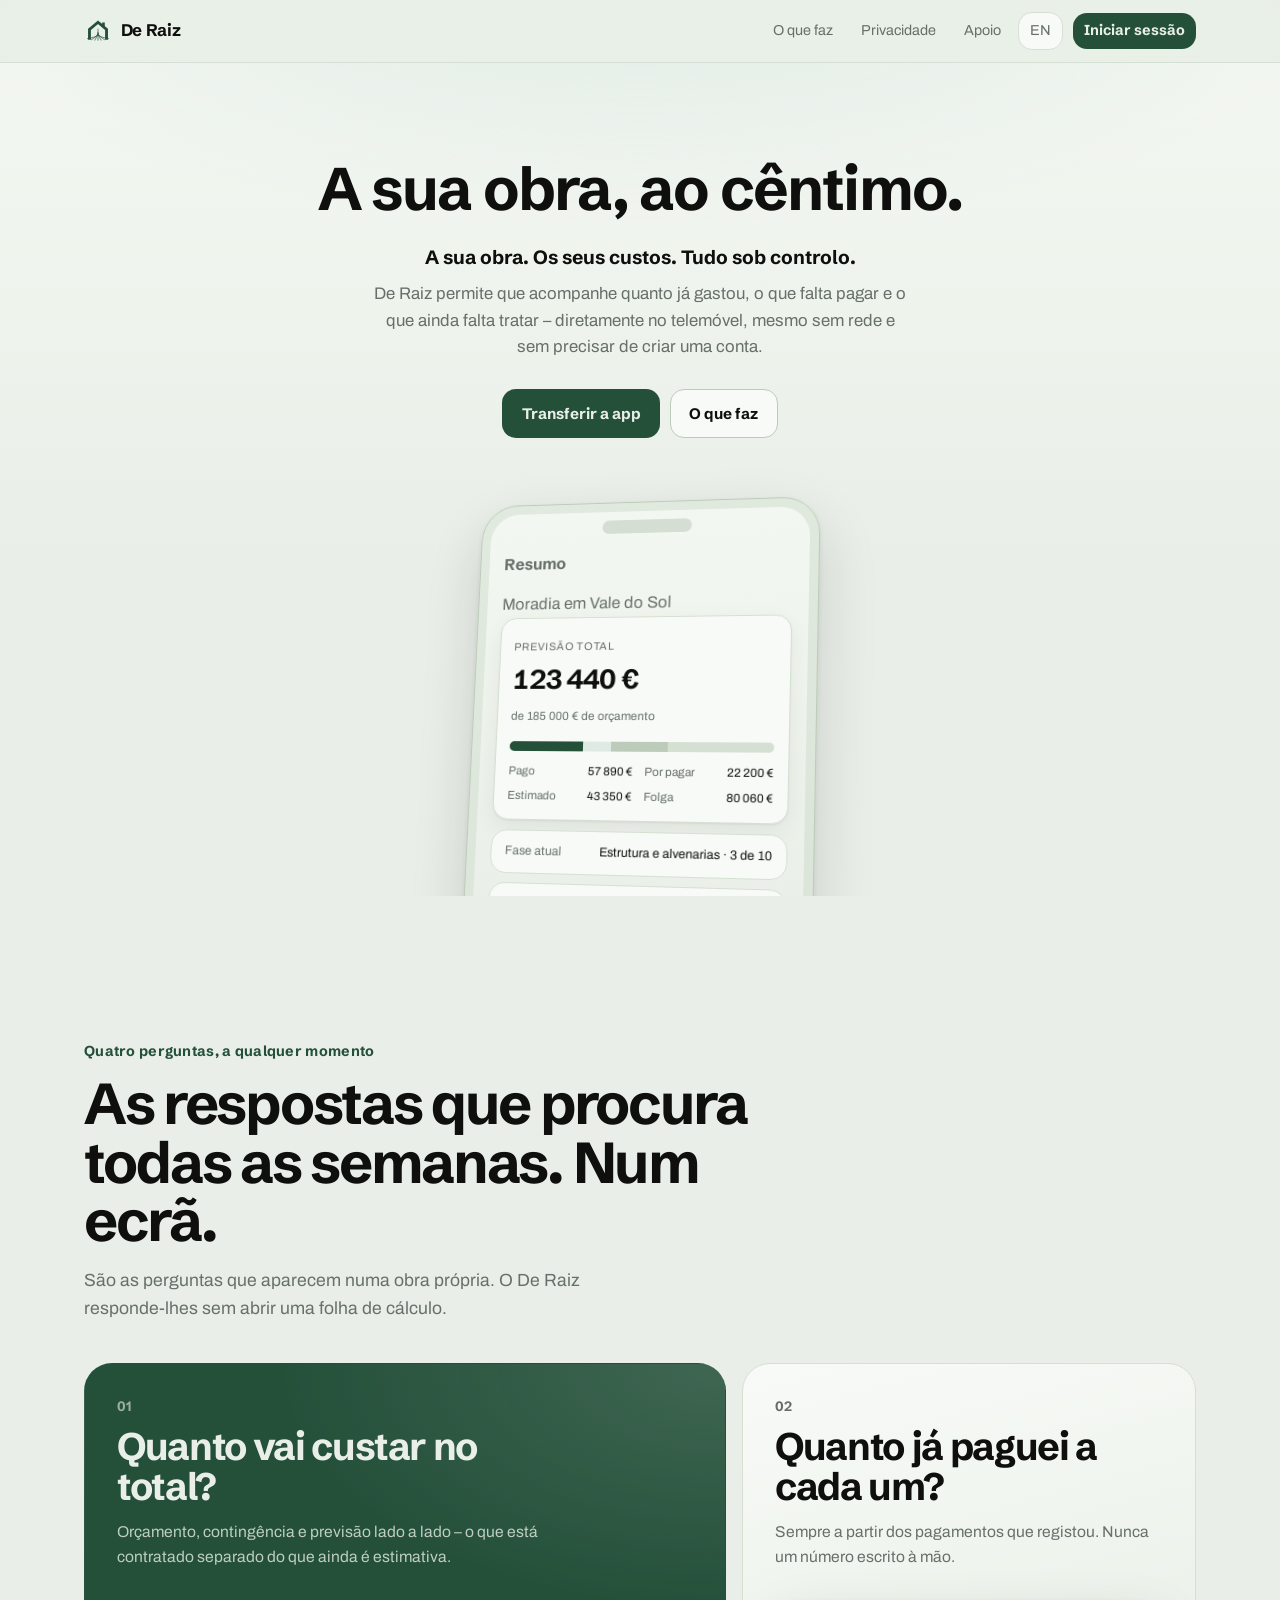
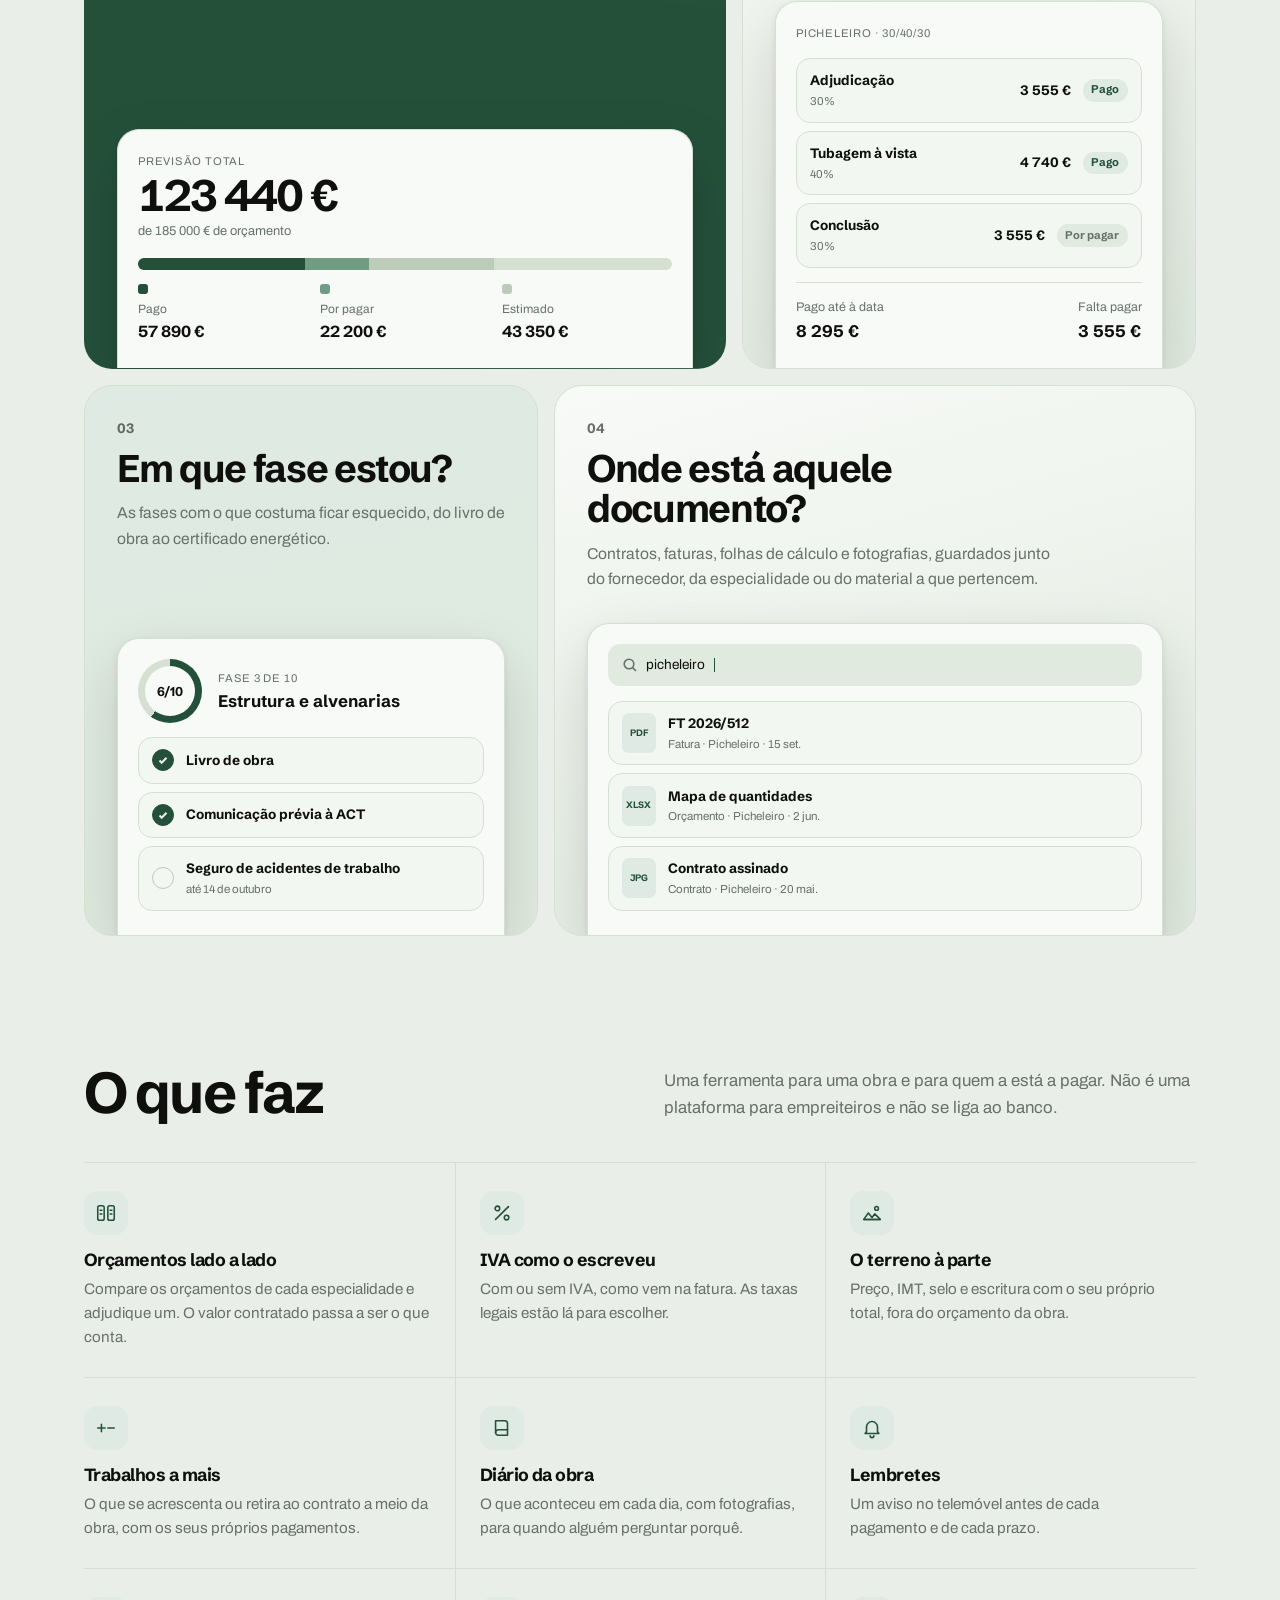
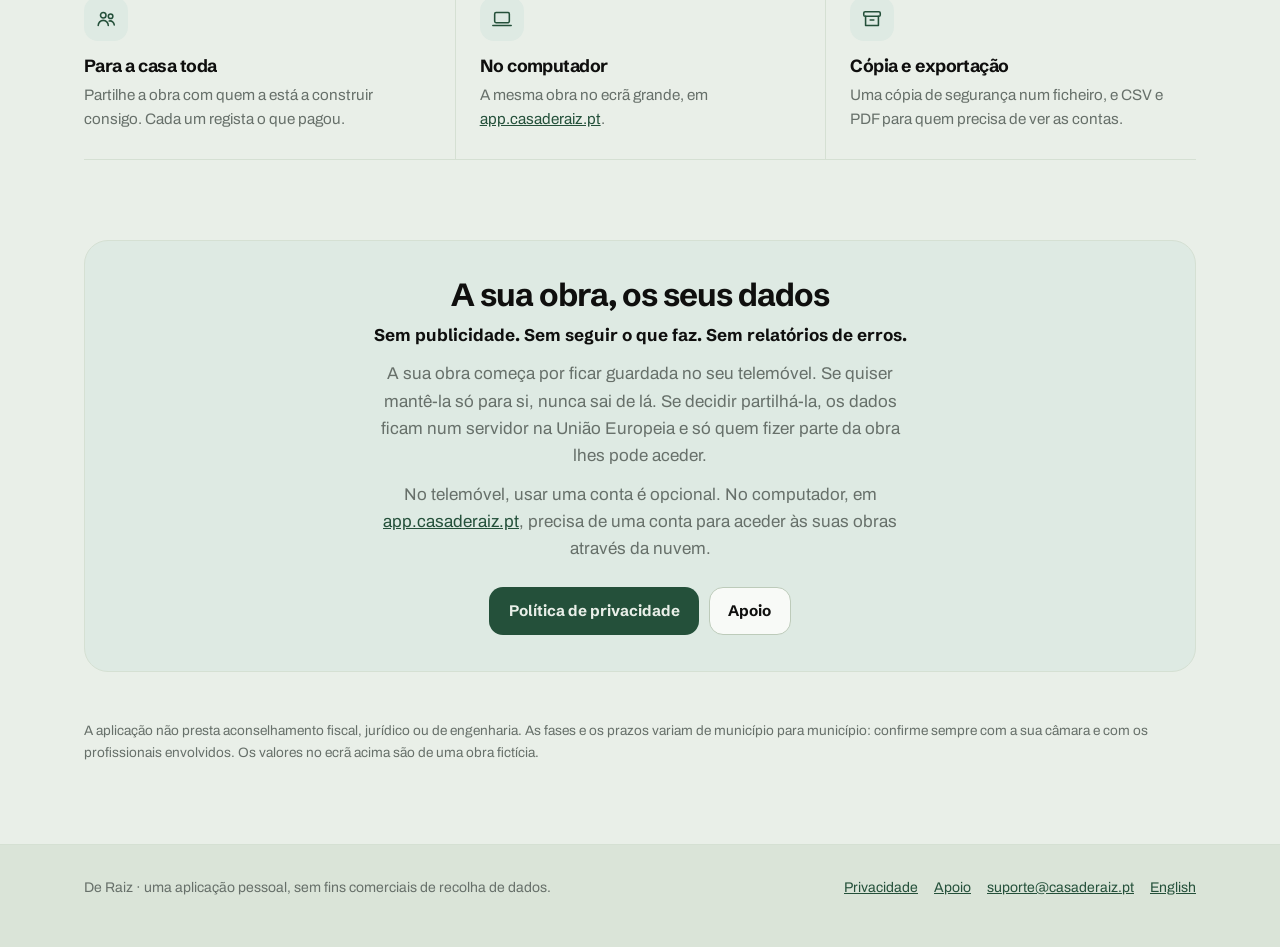
==== commit 82ddd81e: "Página inicial: a faixa da privacidade, o aviso, o cabeçalho e o rodapé à largura dos mosaicos Tudo " ====
--- a/index.html
+++ b/index.html
@@ -16,7 +16,7 @@
       document.documentElement.classList.add('js');
     </script>
   </head>
-  <body>
+  <body class="home">
     <header class="site-header">
       <div class="inner">
         <a class="brand" href="./">
--- a/style.css
+++ b/style.css
@@ -209,6 +209,13 @@
   margin-left: auto;
 }
 
+/* The landing pages run at the tiles' 72rem; the header and footer follow them there, and stay at
+   64rem on the policy and support pages, whose text column is that wide. */
+.home .site-header .inner,
+.home .site-footer .inner {
+  max-width: 72rem;
+}
+
 /* ---------- buttons ---------- */
 
 .btn {
@@ -448,7 +455,8 @@
 /* ---------- sections ---------- */
 
 .section {
-  max-width: 64rem;
+  /* The tiles' width (.qp), so the disclaimer starts where they do. */
+  max-width: 72rem;
   margin: 0 auto;
   padding: 5rem 1.25rem 0;
   /* the header is sticky, so an anchor jump must clear it */
@@ -1076,7 +1084,9 @@
 }
 
 .banner {
-  max-width: 64rem;
+  /* Edge to edge with the tiles above: .qp's 72rem less its 1.25rem gutters. */
+  width: calc(100% - 2.5rem);
+  max-width: 69.5rem;
   margin: 5rem auto 0;
   padding: 2.25rem 1.5rem;
   border: 1px solid var(--border);
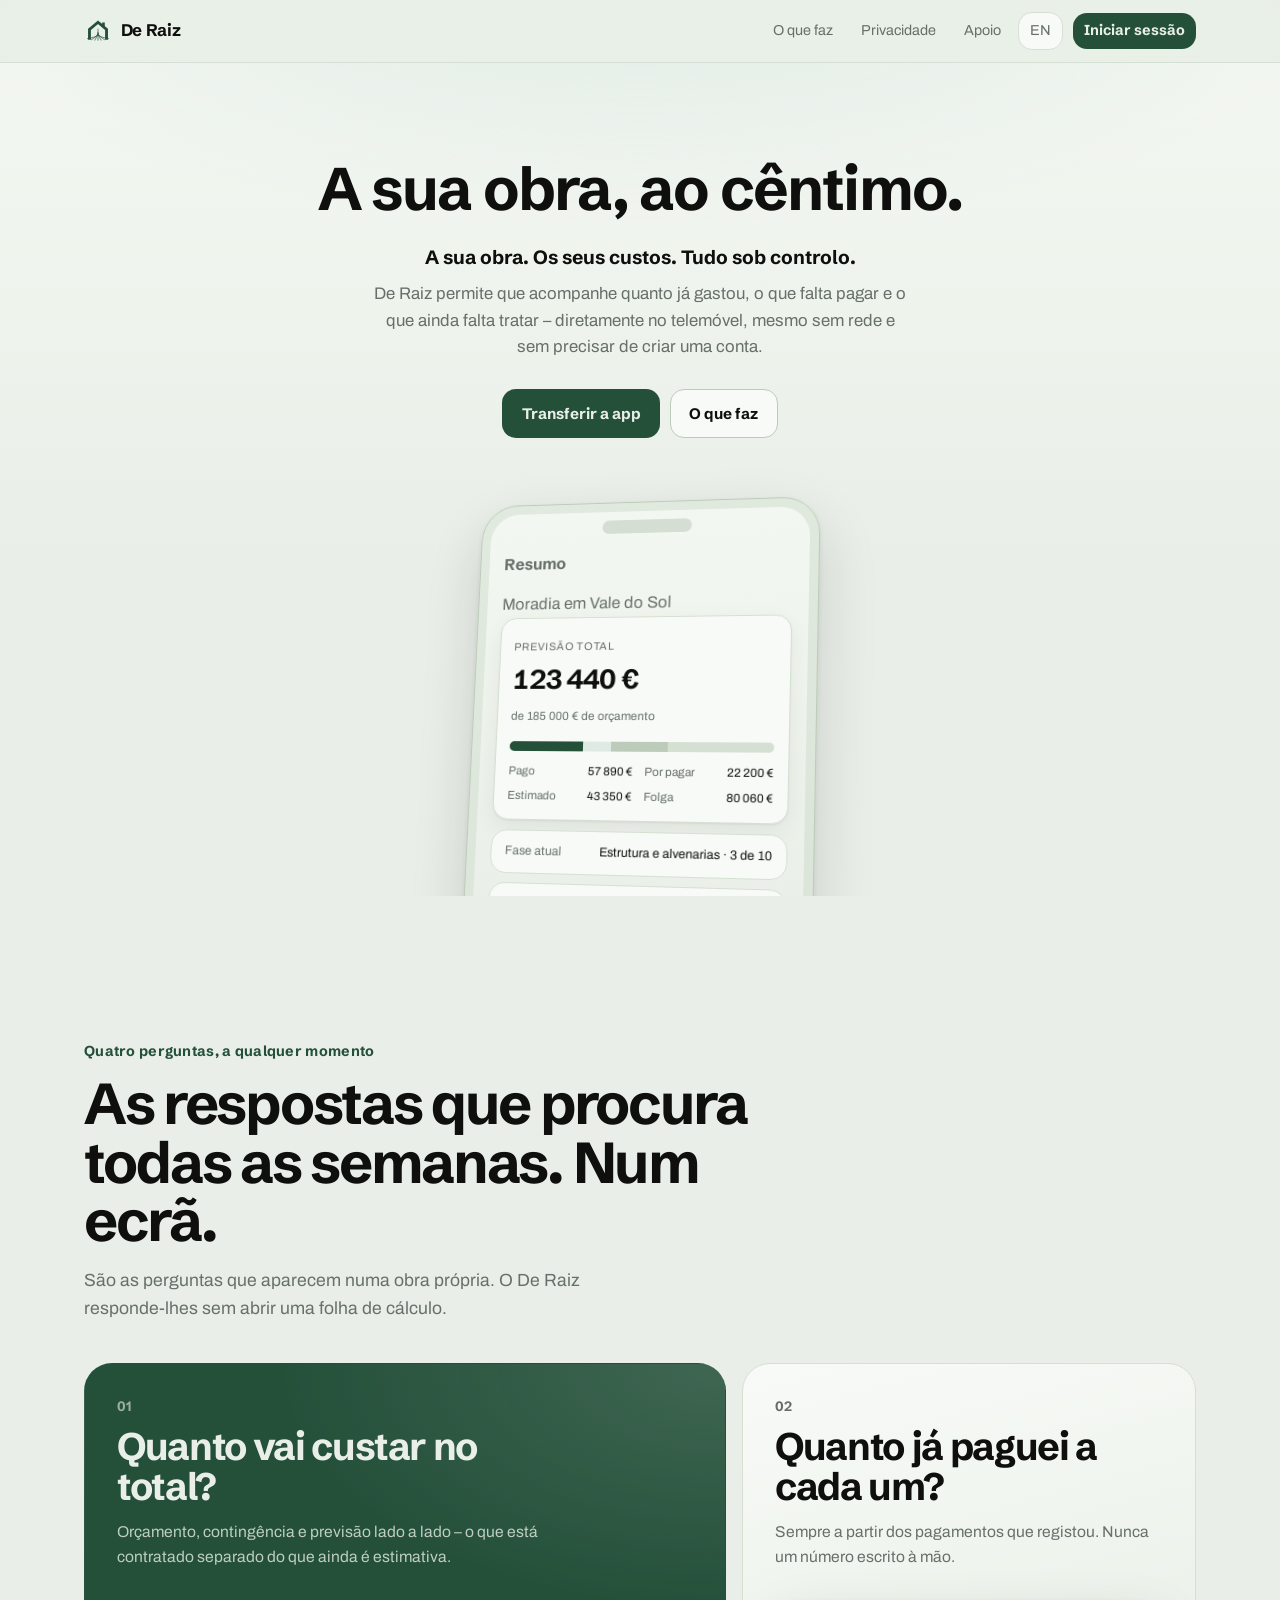
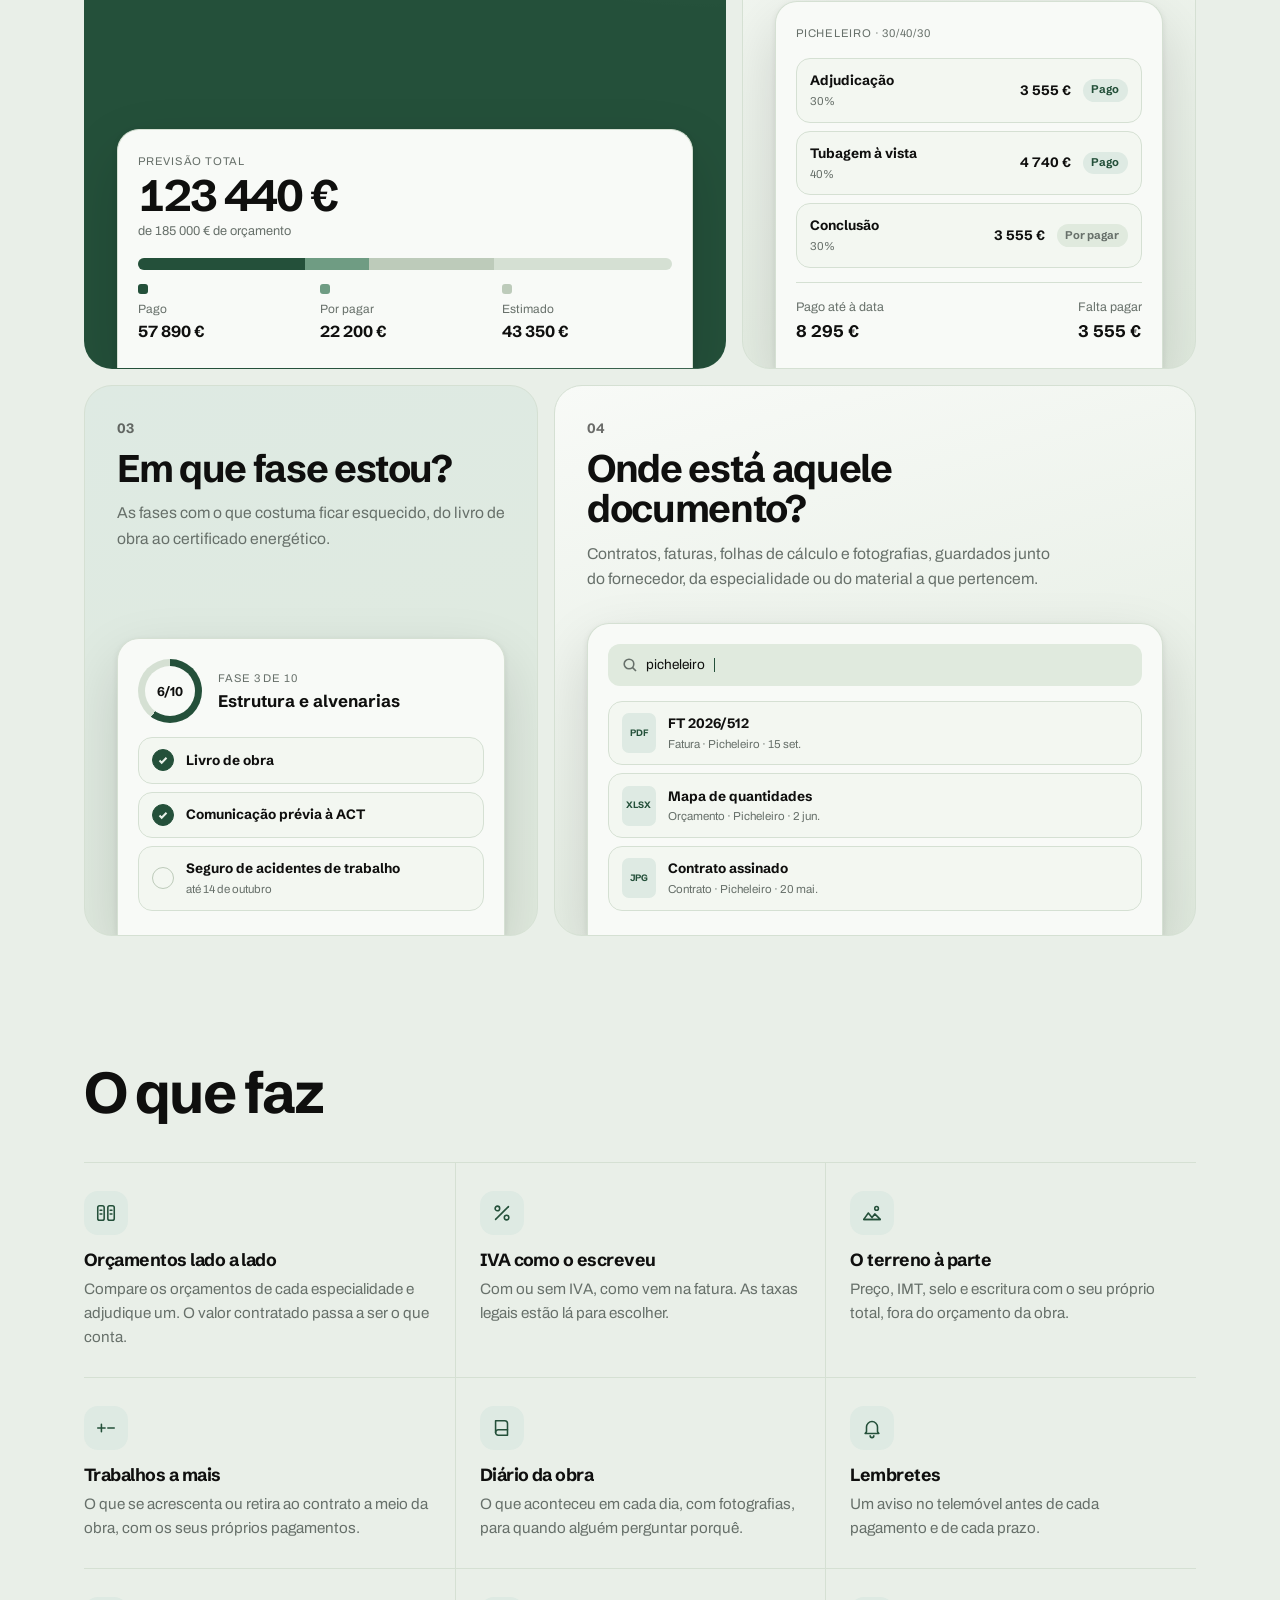
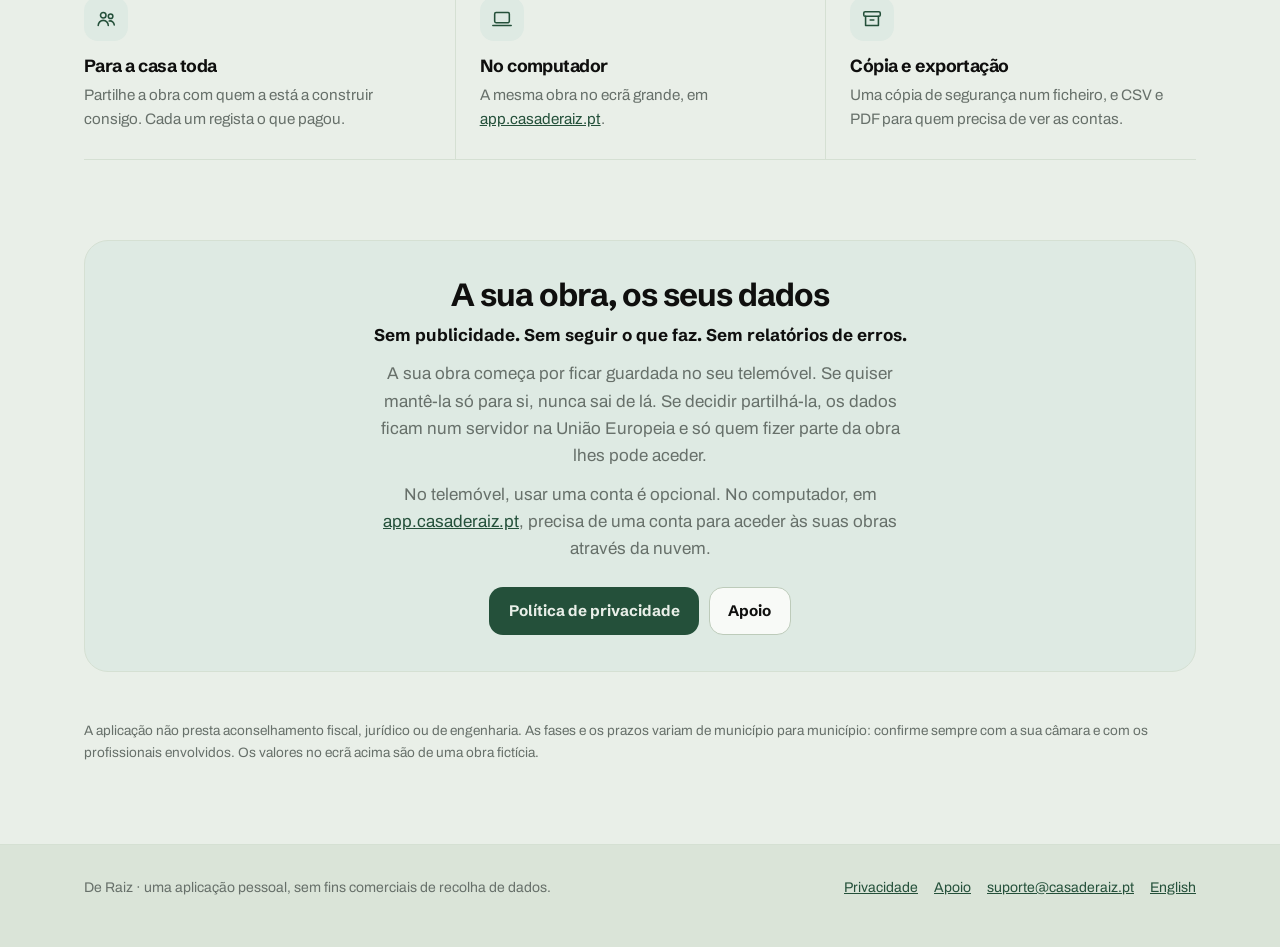
==== commit 4cbf83a9: "«O que faz» sem a frase de abertura Retirada pelo dono na página portuguesa; a inglesa perde a mesma" ====
--- a/index.html
+++ b/index.html
@@ -265,10 +265,6 @@
       <section class="feat" id="o-que-faz">
         <div class="feat-head">
           <h2>O que faz</h2>
-          <p>
-            Uma ferramenta para uma obra e para quem a está a pagar. Não é uma plataforma para
-            empreiteiros e não se liga ao banco.
-          </p>
         </div>
         <ul class="feat-grid">
           <li>
